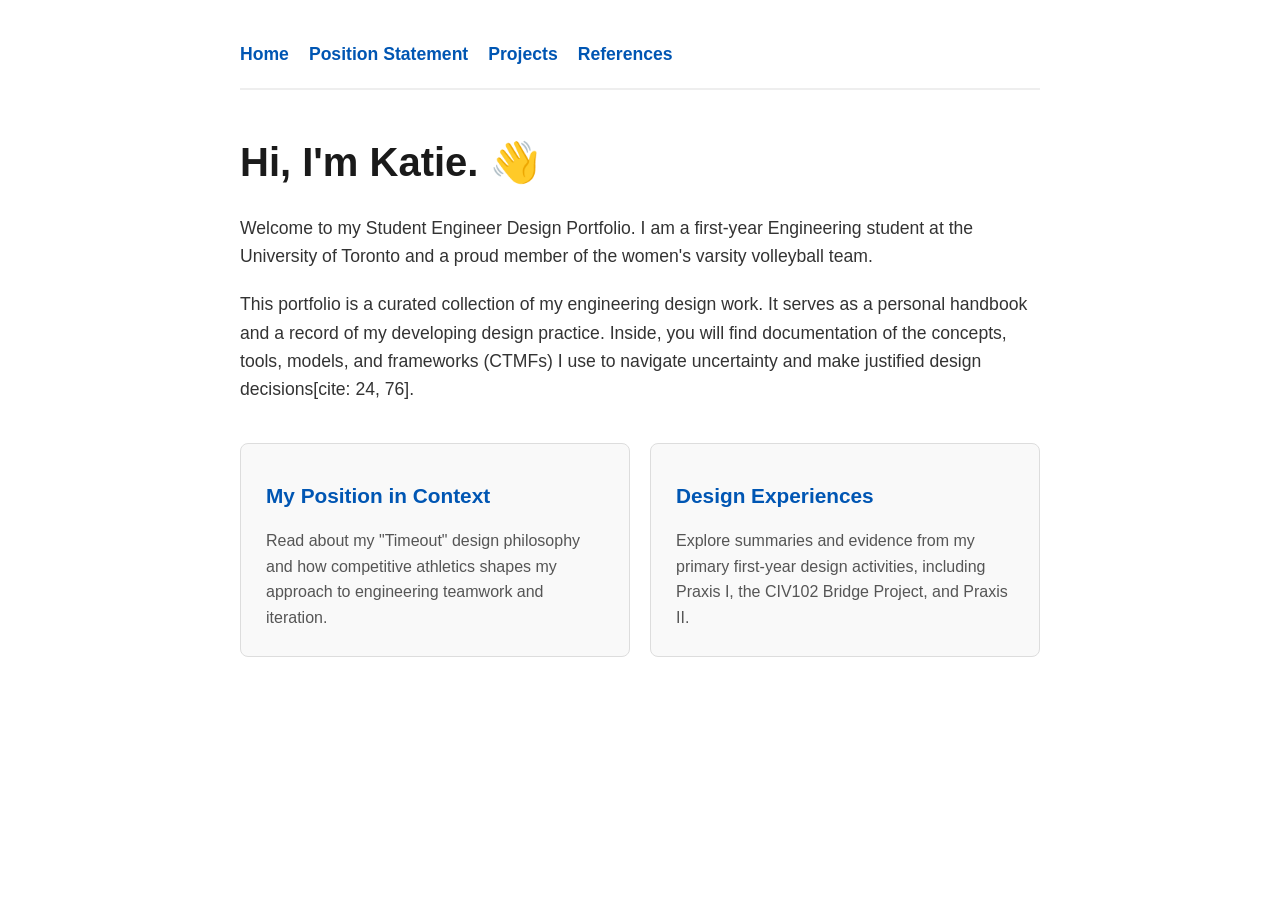
==== index.html @ 44fa8ae9 "big update" ====
<!DOCTYPE html>
<html lang="en">
<head>
    <meta charset="UTF-8">
    <meta name="viewport" content="width=device-width, initial-scale=1.0">
    <title>Katie | Student Engineer Design Portfolio</title>
    <style>
        body {
            font-family: 'Segoe UI', Tahoma, Geneva, Verdana, sans-serif;
            line-height: 1.6;
            color: #333;
            max-width: 800px;
            margin: 0 auto;
            padding: 40px 20px;
        }
        nav {
            border-bottom: 2px solid #eee;
            padding-bottom: 20px;
            margin-bottom: 40px;
            display: flex;
            gap: 20px;
        }
        nav a {
            text-decoration: none;
            color: #0056b3;
            font-weight: 600;
            font-size: 1.1rem;
        }
        nav a:hover {
            text-decoration: underline;
        }
        h1 {
            font-size: 2.5rem;
            color: #1a1a1a;
            margin-bottom: 20px;
        }
        h3 {
            font-size: 1.3rem;
            color: #0056b3;
            margin-top: 10px;
            margin-bottom: 10px;
        }
        p {
            margin-bottom: 20px;
            font-size: 1.1rem;
        }
        /* New styles for the navigation cards on the home page */
        .card-container {
            display: flex;
            flex-direction: column;
            gap: 20px;
            margin-top: 40px;
        }
        @media (min-width: 600px) {
            .card-container {
                flex-direction: row;
            }
        }
        .card {
            flex: 1;
            padding: 25px;
            border: 1px solid #ddd;
            border-radius: 8px;
            text-decoration: none;
            color: inherit;
            background-color: #f9f9f9;
            transition: transform 0.2s, box-shadow 0.2s;
        }
        .card:hover {
            transform: translateY(-5px);
            box-shadow: 0 4px 10px rgba(0,0,0,0.1);
            border-color: #0056b3;
        }
        .card p {
            font-size: 1rem;
            color: #555;
            margin-bottom: 0;
        }
    </style>
</head>
<body>

    <nav>
        <a href="index.html">Home</a>
        <a href="position.html">Position Statement</a>
        <a href="projects.html">Projects</a>
        <a href="references.html">References</a>
    </nav>

    <main>
        <h1>Hi, I'm Katie. 👋</h1>
        
        <p>Welcome to my Student Engineer Design Portfolio. I am a first-year Engineering student at the University of Toronto and a proud member of the women's varsity volleyball team.</p>
        
        <p>This portfolio is a curated collection of my engineering design work. It serves as a personal handbook and a record of my developing design practice. Inside, you will find documentation of the concepts, tools, models, and frameworks (CTMFs) I use to navigate uncertainty and make justified design decisions[cite: 24, 76].</p>

        <div class="card-container">
            <a href="position.html" class="card">
                <h3>My Position in Context</h3>
                <p>Read about my "Timeout" design philosophy and how competitive athletics shapes my approach to engineering teamwork and iteration.</p>
            </a>
            
            <a href="projects.html" class="card">
                <h3>Design Experiences</h3>
                <p>Explore summaries and evidence from my primary first-year design activities, including Praxis I, the CIV102 Bridge Project, and Praxis II.</p>
            </a>
        </div>
    </main>

</body>
</html>
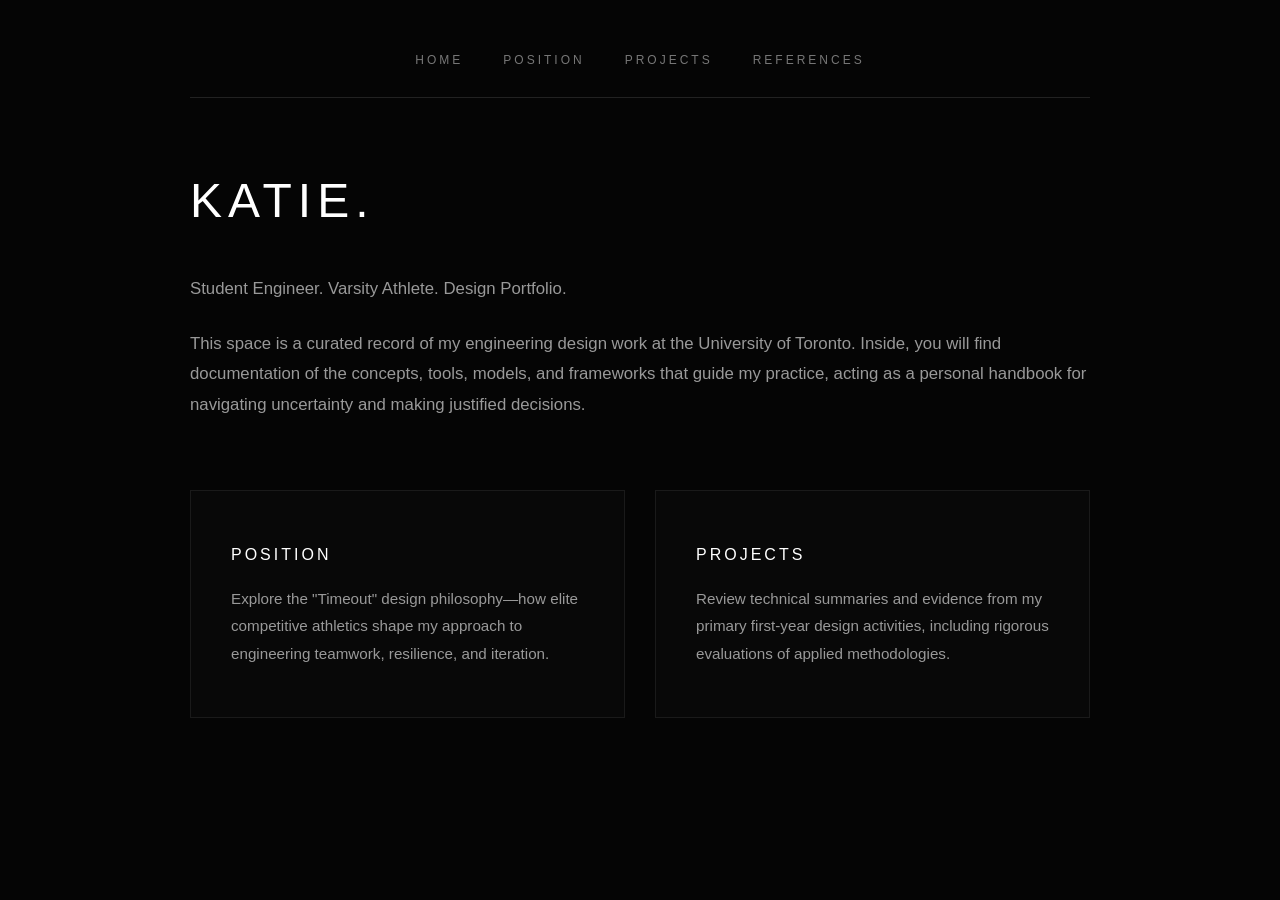
==== commit 5b79551b: "update 1" ====
--- a/index.html
+++ b/index.html
@@ -3,53 +3,79 @@
 <head>
     <meta charset="UTF-8">
     <meta name="viewport" content="width=device-width, initial-scale=1.0">
-    <title>Katie | Student Engineer Design Portfolio</title>
+    <title>Katie | Student Engineer</title>
     <style>
+        /* LUXURY CAR AESTHETIC */
         body {
-            font-family: 'Segoe UI', Tahoma, Geneva, Verdana, sans-serif;
-            line-height: 1.6;
-            color: #333;
-            max-width: 800px;
+            background-color: #050505; /* Deep, sleek black */
+            color: #d1d1d1; /* Metallic silver/grey text */
+            font-family: 'Helvetica Neue', Helvetica, Arial, sans-serif;
+            font-weight: 300;
+            line-height: 1.8;
+            max-width: 900px;
             margin: 0 auto;
-            padding: 40px 20px;
+            padding: 50px 20px;
         }
+
+        /* Minimalist, widely-spaced navigation */
         nav {
-            border-bottom: 2px solid #eee;
-            padding-bottom: 20px;
-            margin-bottom: 40px;
+            border-bottom: 1px solid #222;
+            padding-bottom: 25px;
+            margin-bottom: 60px;
             display: flex;
-            gap: 20px;
+            gap: 40px;
+            justify-content: center; /* Center the nav for a premium feel */
         }
         nav a {
             text-decoration: none;
-            color: #0056b3;
-            font-weight: 600;
-            font-size: 1.1rem;
+            color: #777;
+            text-transform: uppercase;
+            font-size: 0.75rem;
+            letter-spacing: 3px;
+            transition: color 0.4s ease;
         }
         nav a:hover {
-            text-decoration: underline;
+            color: #ffffff; /* Bright white on hover */
+        }
+
+        /* Elegant Typography */
+        h1, h2, h3 {
+            color: #ffffff;
+            font-weight: 200; /* Thin, elegant weight */
+            text-transform: uppercase;
+            letter-spacing: 4px;
+            margin-top: 50px;
         }
         h1 {
-            font-size: 2.5rem;
-            color: #1a1a1a;
-            margin-bottom: 20px;
+            font-size: 3rem;
+            margin-bottom: 30px;
+            margin-top: 0;
+            letter-spacing: 6px;
+        }
+        h2 {
+            font-size: 1.5rem;
+            border-bottom: 1px solid #222;
+            padding-bottom: 15px;
+            margin-bottom: 30px;
         }
         h3 {
-            font-size: 1.3rem;
-            color: #0056b3;
-            margin-top: 10px;
-            margin-bottom: 10px;
+            font-size: 1rem;
+            letter-spacing: 3px;
+            margin-bottom: 15px;
+            margin-top: 40px;
         }
         p {
-            margin-bottom: 20px;
-            font-size: 1.1rem;
+            font-size: 1.05rem;
+            margin-bottom: 25px;
+            color: #999;
         }
-        /* New styles for the navigation cards on the home page */
+
+        /* Sleek Cards */
         .card-container {
             display: flex;
             flex-direction: column;
-            gap: 20px;
-            margin-top: 40px;
+            gap: 30px;
+            margin-top: 70px;
         }
         @media (min-width: 600px) {
             .card-container {
@@ -58,23 +84,66 @@
         }
         .card {
             flex: 1;
-            padding: 25px;
-            border: 1px solid #ddd;
-            border-radius: 8px;
+            padding: 50px 40px;
+            border: 1px solid #1a1a1a;
             text-decoration: none;
-            color: inherit;
-            background-color: #f9f9f9;
-            transition: transform 0.2s, box-shadow 0.2s;
+            background-color: #080808;
+            transition: all 0.5s ease;
         }
         .card:hover {
+            border-color: #555; /* Subtle metallic highlight on hover */
             transform: translateY(-5px);
-            box-shadow: 0 4px 10px rgba(0,0,0,0.1);
-            border-color: #0056b3;
+            background-color: #0c0c0c;
+        }
+        .card h3 {
+            margin-top: 0;
         }
         .card p {
-            font-size: 1rem;
-            color: #555;
+            font-size: 0.95rem;
             margin-bottom: 0;
+        }
+
+        /* Shared Styles for Other Pages (Position, Projects, References) */
+        .quote-block, .annotation-box {
+            border-left: 1px solid #555;
+            padding-left: 30px;
+            margin: 50px 0;
+            font-style: italic;
+            font-weight: 300;
+            font-size: 1.15rem;
+            color: #aaa;
+        }
+        .ctmf-list {
+            list-style-type: none;
+            padding: 0;
+        }
+        .ctmf-list li {
+            border-top: 1px solid #1a1a1a;
+            padding: 40px 0;
+            margin-bottom: 0;
+            background: none;
+        }
+        .ctmf-title {
+            color: #fff;
+            font-weight: 400;
+            text-transform: uppercase;
+            letter-spacing: 2px;
+            font-size: 0.9rem;
+            display: block;
+            margin-bottom: 15px;
+        }
+        .rubric-note {
+            border: 1px solid #222;
+            padding: 25px;
+            margin: 40px 0;
+            font-size: 0.85rem;
+            color: #666;
+            text-transform: uppercase;
+            letter-spacing: 1px;
+        }
+        .reference-list li {
+            color: #888;
+            font-size: 0.95rem;
         }
     </style>
 </head>
@@ -82,27 +151,27 @@
 
     <nav>
         <a href="index.html">Home</a>
-        <a href="position.html">Position Statement</a>
+        <a href="position.html">Position</a>
         <a href="projects.html">Projects</a>
         <a href="references.html">References</a>
     </nav>
 
     <main>
-        <h1>Hi, I'm Katie. 👋</h1>
+        <h1>Katie.</h1>
         
-        <p>Welcome to my Student Engineer Design Portfolio. I am a first-year Engineering student at the University of Toronto and a proud member of the women's varsity volleyball team.</p>
+        <p>Student Engineer. Varsity Athlete. Design Portfolio.</p>
         
-        <p>This portfolio is a curated collection of my engineering design work. It serves as a personal handbook and a record of my developing design practice. Inside, you will find documentation of the concepts, tools, models, and frameworks (CTMFs) I use to navigate uncertainty and make justified design decisions[cite: 24, 76].</p>
+        <p>This space is a curated record of my engineering design work at the University of Toronto. Inside, you will find documentation of the concepts, tools, models, and frameworks that guide my practice, acting as a personal handbook for navigating uncertainty and making justified decisions.</p>
 
         <div class="card-container">
             <a href="position.html" class="card">
-                <h3>My Position in Context</h3>
-                <p>Read about my "Timeout" design philosophy and how competitive athletics shapes my approach to engineering teamwork and iteration.</p>
+                <h3>Position</h3>
+                <p>Explore the "Timeout" design philosophy—how elite competitive athletics shape my approach to engineering teamwork, resilience, and iteration.</p>
             </a>
             
             <a href="projects.html" class="card">
-                <h3>Design Experiences</h3>
-                <p>Explore summaries and evidence from my primary first-year design activities, including Praxis I, the CIV102 Bridge Project, and Praxis II.</p>
+                <h3>Projects</h3>
+                <p>Review technical summaries and evidence from my primary first-year design activities, including rigorous evaluations of applied methodologies.</p>
             </a>
         </div>
     </main>
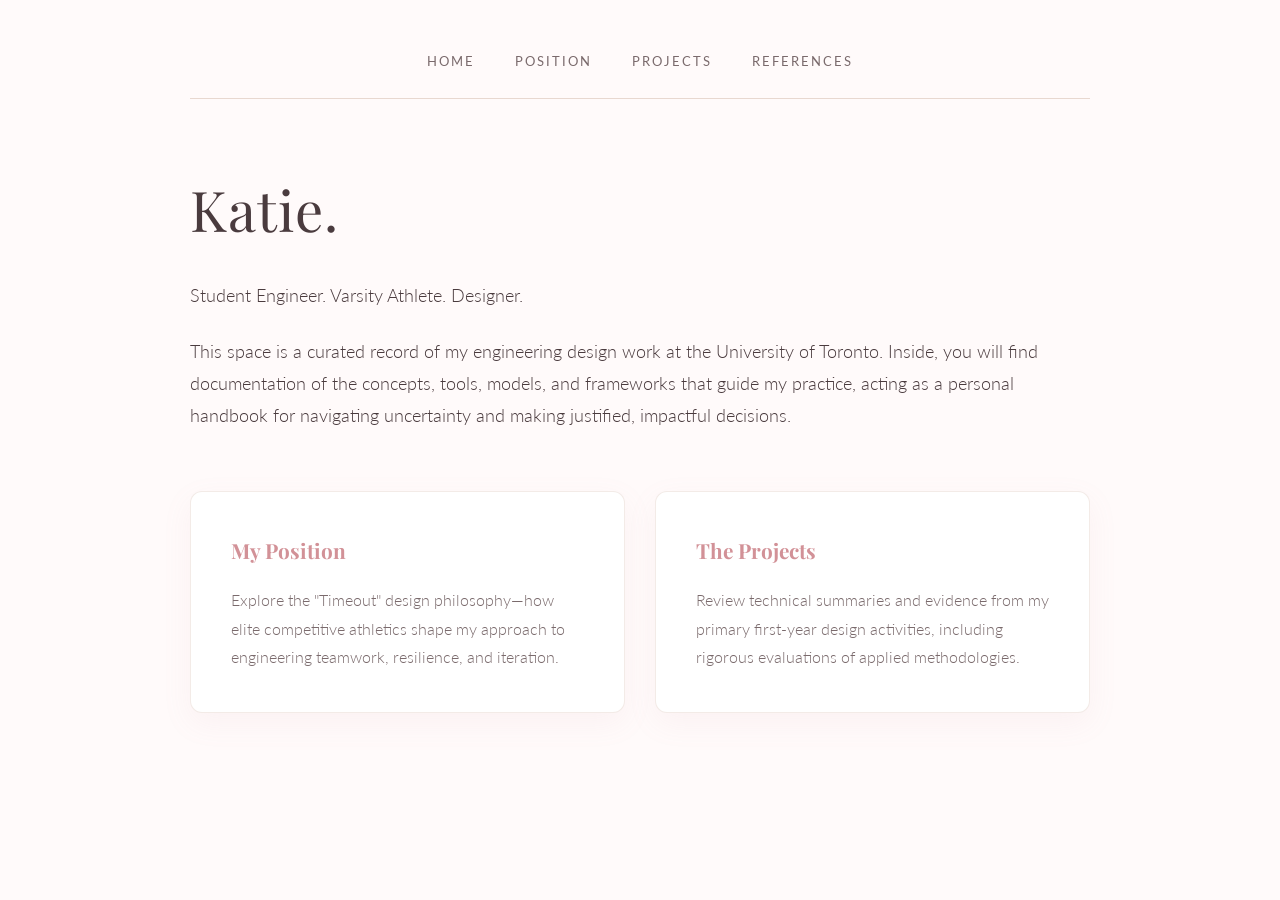
==== commit 5e34e521: "updateeee" ====
--- a/index.html
+++ b/index.html
@@ -5,11 +5,21 @@
     <meta name="viewport" content="width=device-width, initial-scale=1.0">
     <title>Katie | Student Engineer</title>
     <style>
-        /* LUXURY CAR AESTHETIC */
+        @import url('https://fonts.googleapis.com/css2?family=Playfair+Display:ital,wght@0,400;0,600;1,400&family=Lato:wght@300;400;700&display=swap');
+
+        :root {
+            --bg-color: #fffafaf7; /* Soft pearl/blush white */
+            --text-main: #4a3b3e; /* Deep espresso/plum instead of black */
+            --text-light: #7a6a6c;
+            --accent-rose: #d29197; /* Elegant dusty rose */
+            --accent-champagne: #e8d8d0; /* Soft champagne for borders */
+            --card-bg: #ffffff;
+        }
+
         body {
-            background-color: #050505; /* Deep, sleek black */
-            color: #d1d1d1; /* Metallic silver/grey text */
-            font-family: 'Helvetica Neue', Helvetica, Arial, sans-serif;
+            background-color: var(--bg-color);
+            color: var(--text-main);
+            font-family: 'Lato', sans-serif;
             font-weight: 300;
             line-height: 1.8;
             max-width: 900px;
@@ -17,65 +27,67 @@
             padding: 50px 20px;
         }
 
-        /* Minimalist, widely-spaced navigation */
+        /* Elegant Navigation */
         nav {
-            border-bottom: 1px solid #222;
+            border-bottom: 1px solid var(--accent-champagne);
             padding-bottom: 25px;
             margin-bottom: 60px;
             display: flex;
             gap: 40px;
-            justify-content: center; /* Center the nav for a premium feel */
+            justify-content: center;
         }
         nav a {
             text-decoration: none;
-            color: #777;
+            color: var(--text-light);
             text-transform: uppercase;
-            font-size: 0.75rem;
-            letter-spacing: 3px;
-            transition: color 0.4s ease;
+            font-size: 0.8rem;
+            letter-spacing: 2px;
+            font-weight: 400;
+            transition: color 0.3s ease;
         }
         nav a:hover {
-            color: #ffffff; /* Bright white on hover */
+            color: var(--accent-rose);
         }
 
-        /* Elegant Typography */
-        h1, h2, h3 {
-            color: #ffffff;
-            font-weight: 200; /* Thin, elegant weight */
-            text-transform: uppercase;
-            letter-spacing: 4px;
+        /* Luxury Typography */
+        h1, h2 {
+            font-family: 'Playfair Display', serif;
+            color: var(--text-main);
+            font-weight: 400;
+        }
+        h1 {
+            font-size: 3.5rem;
+            margin-bottom: 20px;
+            margin-top: 0;
+            letter-spacing: 1px;
+        }
+        h2 {
+            font-size: 1.8rem;
+            border-bottom: 1px solid var(--accent-champagne);
+            padding-bottom: 15px;
+            margin-bottom: 30px;
             margin-top: 50px;
         }
-        h1 {
-            font-size: 3rem;
-            margin-bottom: 30px;
-            margin-top: 0;
-            letter-spacing: 6px;
-        }
-        h2 {
-            font-size: 1.5rem;
-            border-bottom: 1px solid #222;
-            padding-bottom: 15px;
-            margin-bottom: 30px;
-        }
         h3 {
-            font-size: 1rem;
-            letter-spacing: 3px;
+            font-family: 'Playfair Display', serif;
+            font-size: 1.3rem;
+            color: var(--accent-rose);
             margin-bottom: 15px;
-            margin-top: 40px;
+            margin-top: 30px;
+            font-style: italic;
         }
         p {
-            font-size: 1.05rem;
+            font-size: 1.1rem;
             margin-bottom: 25px;
-            color: #999;
+            color: var(--text-main);
         }
 
-        /* Sleek Cards */
+        /* Soft, Chic Cards */
         .card-container {
             display: flex;
             flex-direction: column;
             gap: 30px;
-            margin-top: 70px;
+            margin-top: 60px;
         }
         @media (min-width: 600px) {
             .card-container {
@@ -84,66 +96,73 @@
         }
         .card {
             flex: 1;
-            padding: 50px 40px;
-            border: 1px solid #1a1a1a;
+            padding: 40px;
+            background-color: var(--card-bg);
+            border-radius: 12px;
             text-decoration: none;
-            background-color: #080808;
-            transition: all 0.5s ease;
+            box-shadow: 0 10px 30px rgba(210, 145, 151, 0.08); /* Soft rose shadow */
+            border: 1px solid rgba(232, 216, 208, 0.5);
+            transition: all 0.4s ease;
         }
         .card:hover {
-            border-color: #555; /* Subtle metallic highlight on hover */
-            transform: translateY(-5px);
-            background-color: #0c0c0c;
+            transform: translateY(-8px);
+            box-shadow: 0 15px 40px rgba(210, 145, 151, 0.15);
+            border-color: var(--accent-rose);
         }
         .card h3 {
             margin-top: 0;
+            font-style: normal;
         }
         .card p {
-            font-size: 0.95rem;
+            font-size: 1rem;
+            color: var(--text-light);
             margin-bottom: 0;
         }
 
-        /* Shared Styles for Other Pages (Position, Projects, References) */
-        .quote-block, .annotation-box {
-            border-left: 1px solid #555;
-            padding-left: 30px;
+        /* Shared Styles for Other Pages */
+        .quote-block {
+            background: linear-gradient(to right, rgba(210, 145, 151, 0.05), transparent);
+            border-left: 3px solid var(--accent-rose);
+            padding: 25px 30px;
             margin: 50px 0;
+            border-radius: 0 12px 12px 0;
+        }
+        .quote-block p {
+            font-family: 'Playfair Display', serif;
             font-style: italic;
-            font-weight: 300;
-            font-size: 1.15rem;
-            color: #aaa;
+            font-size: 1.3rem;
+            color: var(--accent-rose);
+            margin: 0;
+            line-height: 1.6;
+        }
+        .annotation-box {
+            background-color: rgba(232, 216, 208, 0.2);
+            border: 1px solid var(--accent-champagne);
+            border-radius: 8px;
+            padding: 20px 25px;
+            margin: 40px 0;
+            font-size: 1.05rem;
+            color: var(--text-light);
         }
         .ctmf-list {
             list-style-type: none;
             padding: 0;
+            margin-top: 30px;
         }
         .ctmf-list li {
-            border-top: 1px solid #1a1a1a;
-            padding: 40px 0;
-            margin-bottom: 0;
-            background: none;
+            background-color: var(--card-bg);
+            border: 1px solid var(--accent-champagne);
+            border-radius: 8px;
+            padding: 30px;
+            margin-bottom: 20px;
+            box-shadow: 0 4px 15px rgba(0,0,0,0.02);
         }
         .ctmf-title {
-            color: #fff;
-            font-weight: 400;
-            text-transform: uppercase;
-            letter-spacing: 2px;
-            font-size: 0.9rem;
+            font-family: 'Playfair Display', serif;
+            color: var(--accent-rose);
+            font-size: 1.2rem;
             display: block;
-            margin-bottom: 15px;
-        }
-        .rubric-note {
-            border: 1px solid #222;
-            padding: 25px;
-            margin: 40px 0;
-            font-size: 0.85rem;
-            color: #666;
-            text-transform: uppercase;
-            letter-spacing: 1px;
-        }
-        .reference-list li {
-            color: #888;
-            font-size: 0.95rem;
+            margin-bottom: 10px;
         }
     </style>
 </head>
@@ -159,18 +178,18 @@
     <main>
         <h1>Katie.</h1>
         
-        <p>Student Engineer. Varsity Athlete. Design Portfolio.</p>
+        <p>Student Engineer. Varsity Athlete. Designer.</p>
         
-        <p>This space is a curated record of my engineering design work at the University of Toronto. Inside, you will find documentation of the concepts, tools, models, and frameworks that guide my practice, acting as a personal handbook for navigating uncertainty and making justified decisions.</p>
+        <p>This space is a curated record of my engineering design work at the University of Toronto. Inside, you will find documentation of the concepts, tools, models, and frameworks that guide my practice, acting as a personal handbook for navigating uncertainty and making justified, impactful decisions.</p>
 
         <div class="card-container">
             <a href="position.html" class="card">
-                <h3>Position</h3>
+                <h3>My Position</h3>
                 <p>Explore the "Timeout" design philosophy—how elite competitive athletics shape my approach to engineering teamwork, resilience, and iteration.</p>
             </a>
             
             <a href="projects.html" class="card">
-                <h3>Projects</h3>
+                <h3>The Projects</h3>
                 <p>Review technical summaries and evidence from my primary first-year design activities, including rigorous evaluations of applied methodologies.</p>
             </a>
         </div>
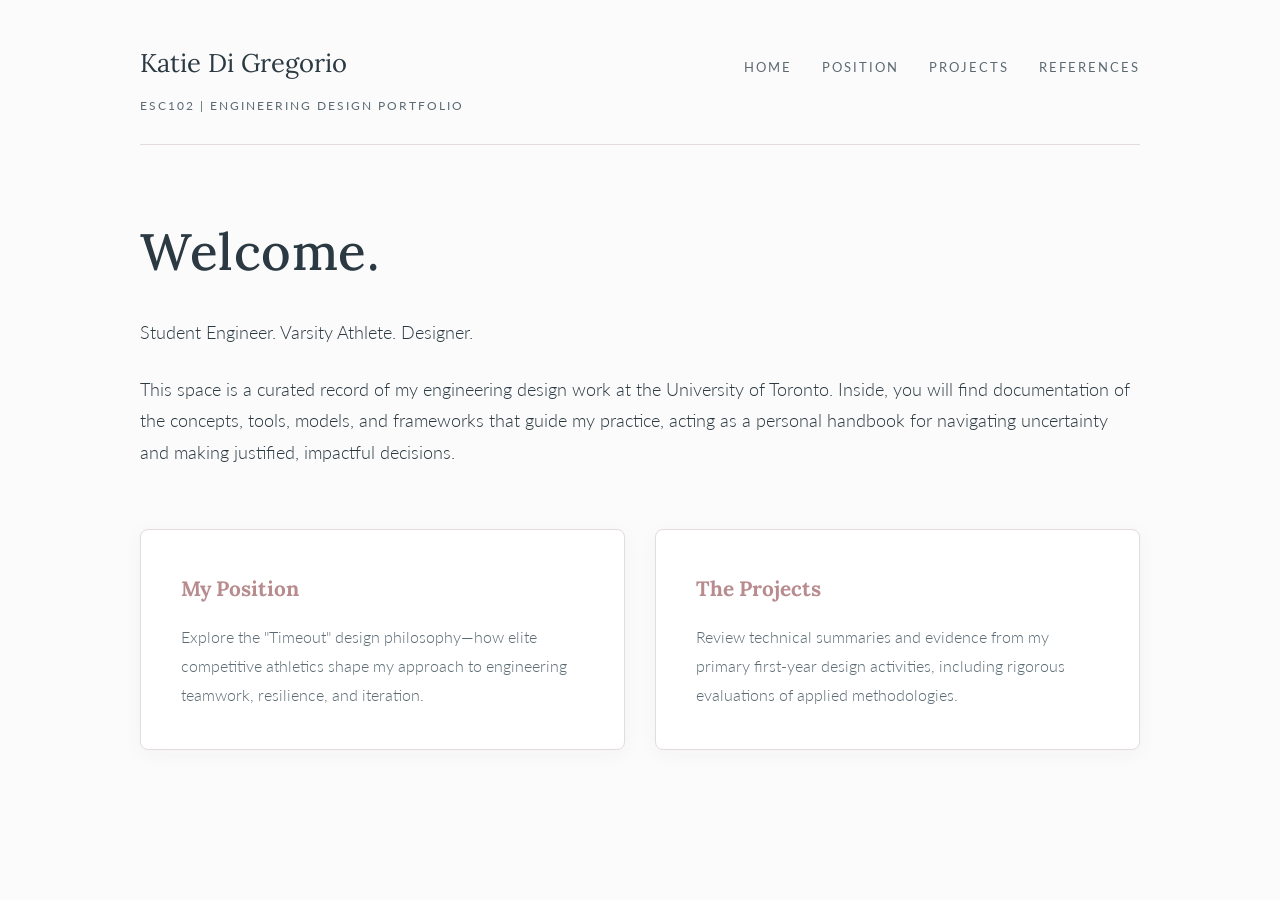
==== commit 43bd619b: "updateeeee" ====
--- a/index.html
+++ b/index.html
@@ -3,16 +3,16 @@
 <head>
     <meta charset="UTF-8">
     <meta name="viewport" content="width=device-width, initial-scale=1.0">
-    <title>Katie | Student Engineer</title>
+    <title>Katie Di Gregorio | Engineering Portfolio</title>
     <style>
-        @import url('https://fonts.googleapis.com/css2?family=Playfair+Display:ital,wght@0,400;0,600;1,400&family=Lato:wght@300;400;700&display=swap');
+        @import url('https://fonts.googleapis.com/css2?family=Lora:ital,wght@0,400;0,500;1,400&family=Lato:wght@300;400;700&display=swap');
 
         :root {
-            --bg-color: #fffafaf7; /* Soft pearl/blush white */
-            --text-main: #4a3b3e; /* Deep espresso/plum instead of black */
-            --text-light: #7a6a6c;
-            --accent-rose: #d29197; /* Elegant dusty rose */
-            --accent-champagne: #e8d8d0; /* Soft champagne for borders */
+            --bg-color: #fcfbfb; /* Clean, soft pearl */
+            --text-main: #2b3a42; /* Deep slate/charcoal - academic and strong */
+            --text-light: #5c6b73; /* Muted slate for secondary text */
+            --accent-rose: #b88b8e; /* Sophisticated dusty rose */
+            --accent-line: #e3dcdb; /* Soft academic divider */
             --card-bg: #ffffff;
         }
 
@@ -22,19 +22,58 @@
             font-family: 'Lato', sans-serif;
             font-weight: 300;
             line-height: 1.8;
-            max-width: 900px;
+            max-width: 1000px;
             margin: 0 auto;
-            padding: 50px 20px;
-        }
-
-        /* Elegant Navigation */
-        nav {
-            border-bottom: 1px solid var(--accent-champagne);
+            padding: 40px 20px;
+        }
+
+        /* Academic Header Layout */
+        header {
+            display: flex;
+            flex-direction: column;
+            align-items: center;
+            border-bottom: 1px solid var(--accent-line);
             padding-bottom: 25px;
             margin-bottom: 60px;
+            gap: 20px;
+        }
+        @media (min-width: 768px) {
+            header {
+                flex-direction: row;
+                justify-content: space-between;
+                align-items: baseline;
+            }
+        }
+        
+        .site-branding {
+            text-align: center;
+        }
+        @media (min-width: 768px) {
+            .site-branding {
+                text-align: left;
+            }
+        }
+        .brand-name {
+            font-family: 'Lora', serif;
+            font-size: 1.6rem;
+            color: var(--text-main);
+            display: block;
+            margin-bottom: 4px;
+        }
+        .brand-subtitle {
+            font-size: 0.75rem;
+            text-transform: uppercase;
+            letter-spacing: 2px;
+            color: var(--text-light);
+            font-weight: 400;
+        }
+
+        /* Navigation */
+        nav {
             display: flex;
-            gap: 40px;
+            gap: 30px;
             justify-content: center;
+            flex-wrap: wrap;
         }
         nav a {
             text-decoration: none;
@@ -49,27 +88,27 @@
             color: var(--accent-rose);
         }
 
-        /* Luxury Typography */
+        /* Academic Typography */
         h1, h2 {
-            font-family: 'Playfair Display', serif;
-            color: var(--text-main);
-            font-weight: 400;
+            font-family: 'Lora', serif;
+            color: var(--text-main);
+            font-weight: 500;
         }
         h1 {
-            font-size: 3.5rem;
+            font-size: 3.2rem;
             margin-bottom: 20px;
             margin-top: 0;
-            letter-spacing: 1px;
+            letter-spacing: 0.5px;
         }
         h2 {
             font-size: 1.8rem;
-            border-bottom: 1px solid var(--accent-champagne);
+            border-bottom: 1px solid var(--accent-line);
             padding-bottom: 15px;
             margin-bottom: 30px;
             margin-top: 50px;
         }
         h3 {
-            font-family: 'Playfair Display', serif;
+            font-family: 'Lora', serif;
             font-size: 1.3rem;
             color: var(--accent-rose);
             margin-bottom: 15px;
@@ -82,7 +121,7 @@
             color: var(--text-main);
         }
 
-        /* Soft, Chic Cards */
+        /* Chic Cards */
         .card-container {
             display: flex;
             flex-direction: column;
@@ -98,15 +137,15 @@
             flex: 1;
             padding: 40px;
             background-color: var(--card-bg);
-            border-radius: 12px;
+            border-radius: 8px; /* Slightly sharper corners for academic feel */
             text-decoration: none;
-            box-shadow: 0 10px 30px rgba(210, 145, 151, 0.08); /* Soft rose shadow */
-            border: 1px solid rgba(232, 216, 208, 0.5);
+            box-shadow: 0 4px 20px rgba(43, 58, 66, 0.04); 
+            border: 1px solid var(--accent-line);
             transition: all 0.4s ease;
         }
         .card:hover {
-            transform: translateY(-8px);
-            box-shadow: 0 15px 40px rgba(210, 145, 151, 0.15);
+            transform: translateY(-5px);
+            box-shadow: 0 10px 30px rgba(184, 139, 142, 0.15);
             border-color: var(--accent-rose);
         }
         .card h3 {
@@ -121,24 +160,24 @@
 
         /* Shared Styles for Other Pages */
         .quote-block {
-            background: linear-gradient(to right, rgba(210, 145, 151, 0.05), transparent);
+            background-color: #ffffff;
             border-left: 3px solid var(--accent-rose);
             padding: 25px 30px;
             margin: 50px 0;
-            border-radius: 0 12px 12px 0;
+            box-shadow: 0 2px 10px rgba(0,0,0,0.02);
         }
         .quote-block p {
-            font-family: 'Playfair Display', serif;
+            font-family: 'Lora', serif;
             font-style: italic;
-            font-size: 1.3rem;
-            color: var(--accent-rose);
+            font-size: 1.25rem;
+            color: var(--text-main);
             margin: 0;
             line-height: 1.6;
         }
         .annotation-box {
-            background-color: rgba(232, 216, 208, 0.2);
-            border: 1px solid var(--accent-champagne);
-            border-radius: 8px;
+            background-color: rgba(184, 139, 142, 0.05);
+            border: 1px solid var(--accent-line);
+            border-radius: 4px;
             padding: 20px 25px;
             margin: 40px 0;
             font-size: 1.05rem;
@@ -151,32 +190,39 @@
         }
         .ctmf-list li {
             background-color: var(--card-bg);
-            border: 1px solid var(--accent-champagne);
-            border-radius: 8px;
+            border: 1px solid var(--accent-line);
+            border-radius: 4px;
             padding: 30px;
             margin-bottom: 20px;
-            box-shadow: 0 4px 15px rgba(0,0,0,0.02);
+            box-shadow: 0 2px 10px rgba(0,0,0,0.02);
         }
         .ctmf-title {
-            font-family: 'Playfair Display', serif;
+            font-family: 'Lora', serif;
             color: var(--accent-rose);
             font-size: 1.2rem;
             display: block;
             margin-bottom: 10px;
+            font-weight: 500;
         }
     </style>
 </head>
 <body>
 
-    <nav>
-        <a href="index.html">Home</a>
-        <a href="position.html">Position</a>
-        <a href="projects.html">Projects</a>
-        <a href="references.html">References</a>
-    </nav>
+    <header>
+        <div class="site-branding">
+            <span class="brand-name">Katie Di Gregorio</span>
+            <span class="brand-subtitle">ESC102 | Engineering Design Portfolio</span>
+        </div>
+        <nav>
+            <a href="index.html">Home</a>
+            <a href="position.html">Position</a>
+            <a href="projects.html">Projects</a>
+            <a href="references.html">References</a>
+        </nav>
+    </header>
 
     <main>
-        <h1>Katie.</h1>
+        <h1>Welcome.</h1>
         
         <p>Student Engineer. Varsity Athlete. Designer.</p>
         
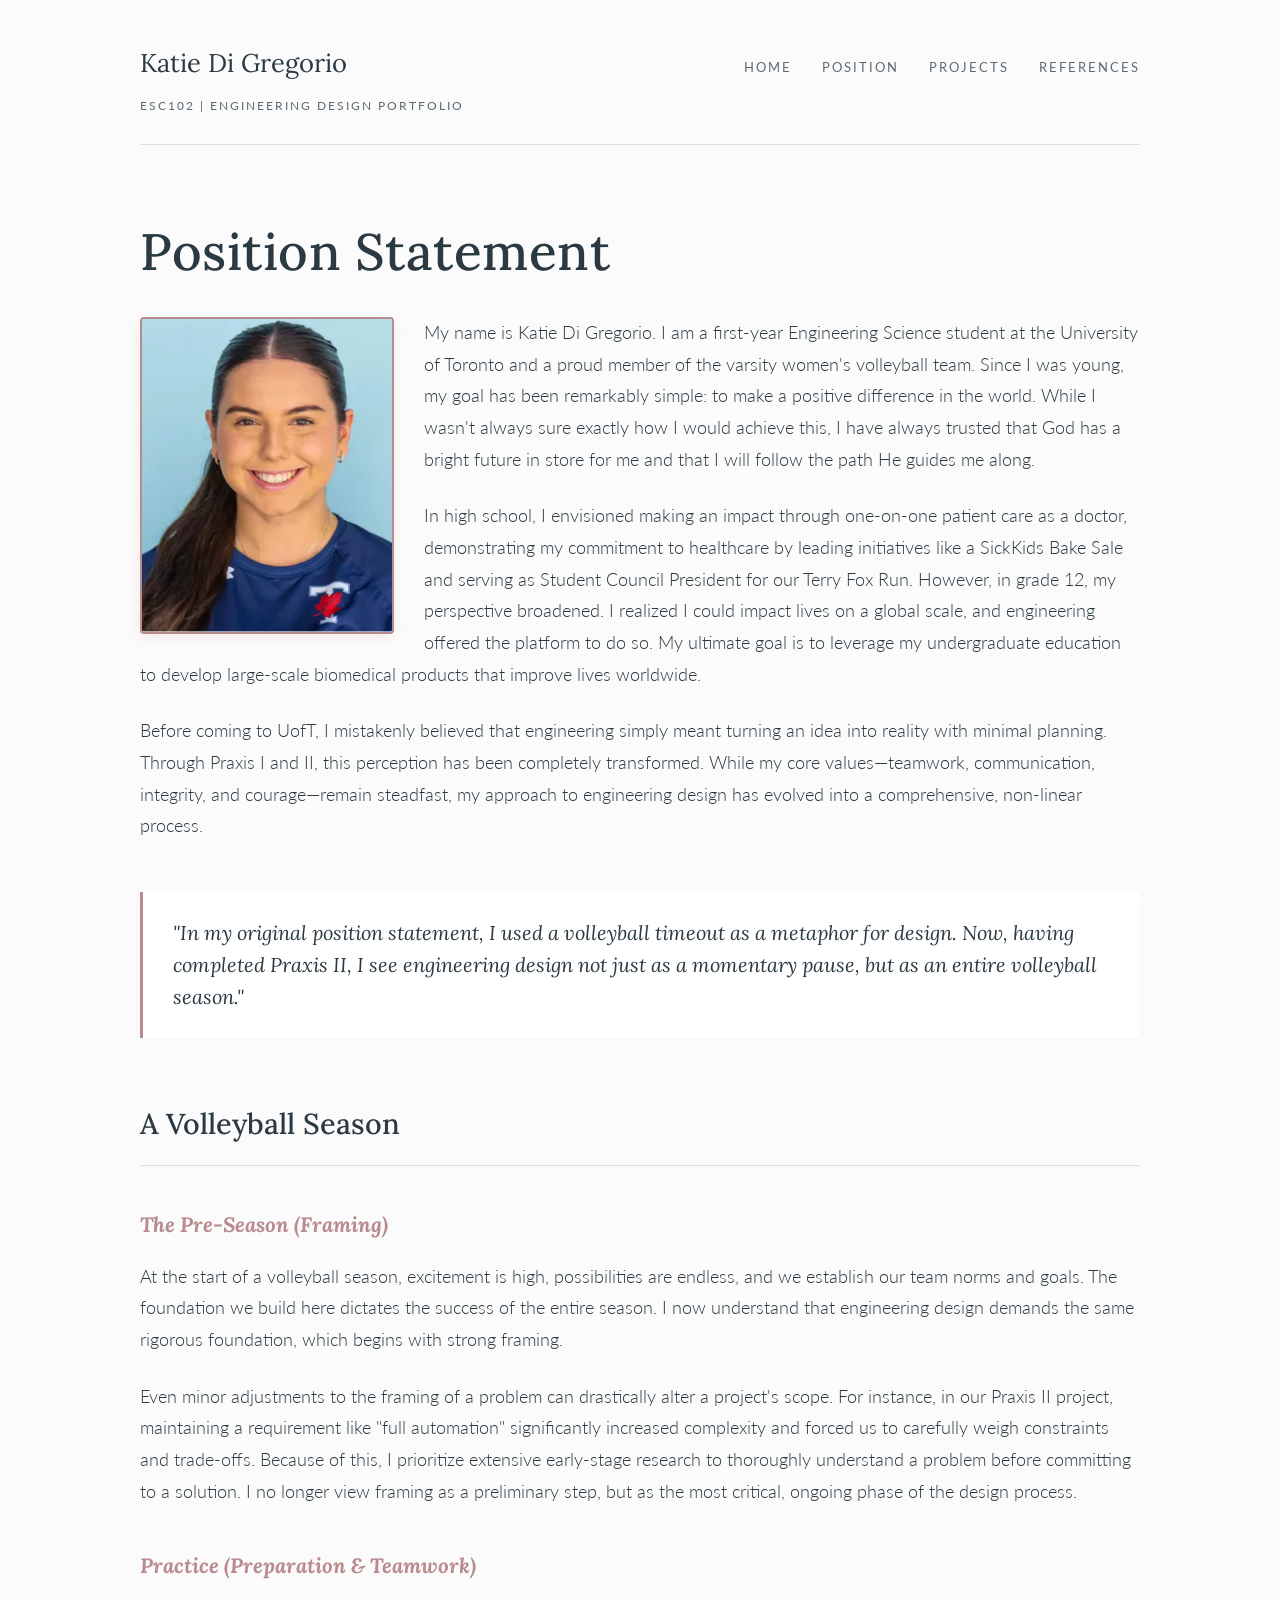
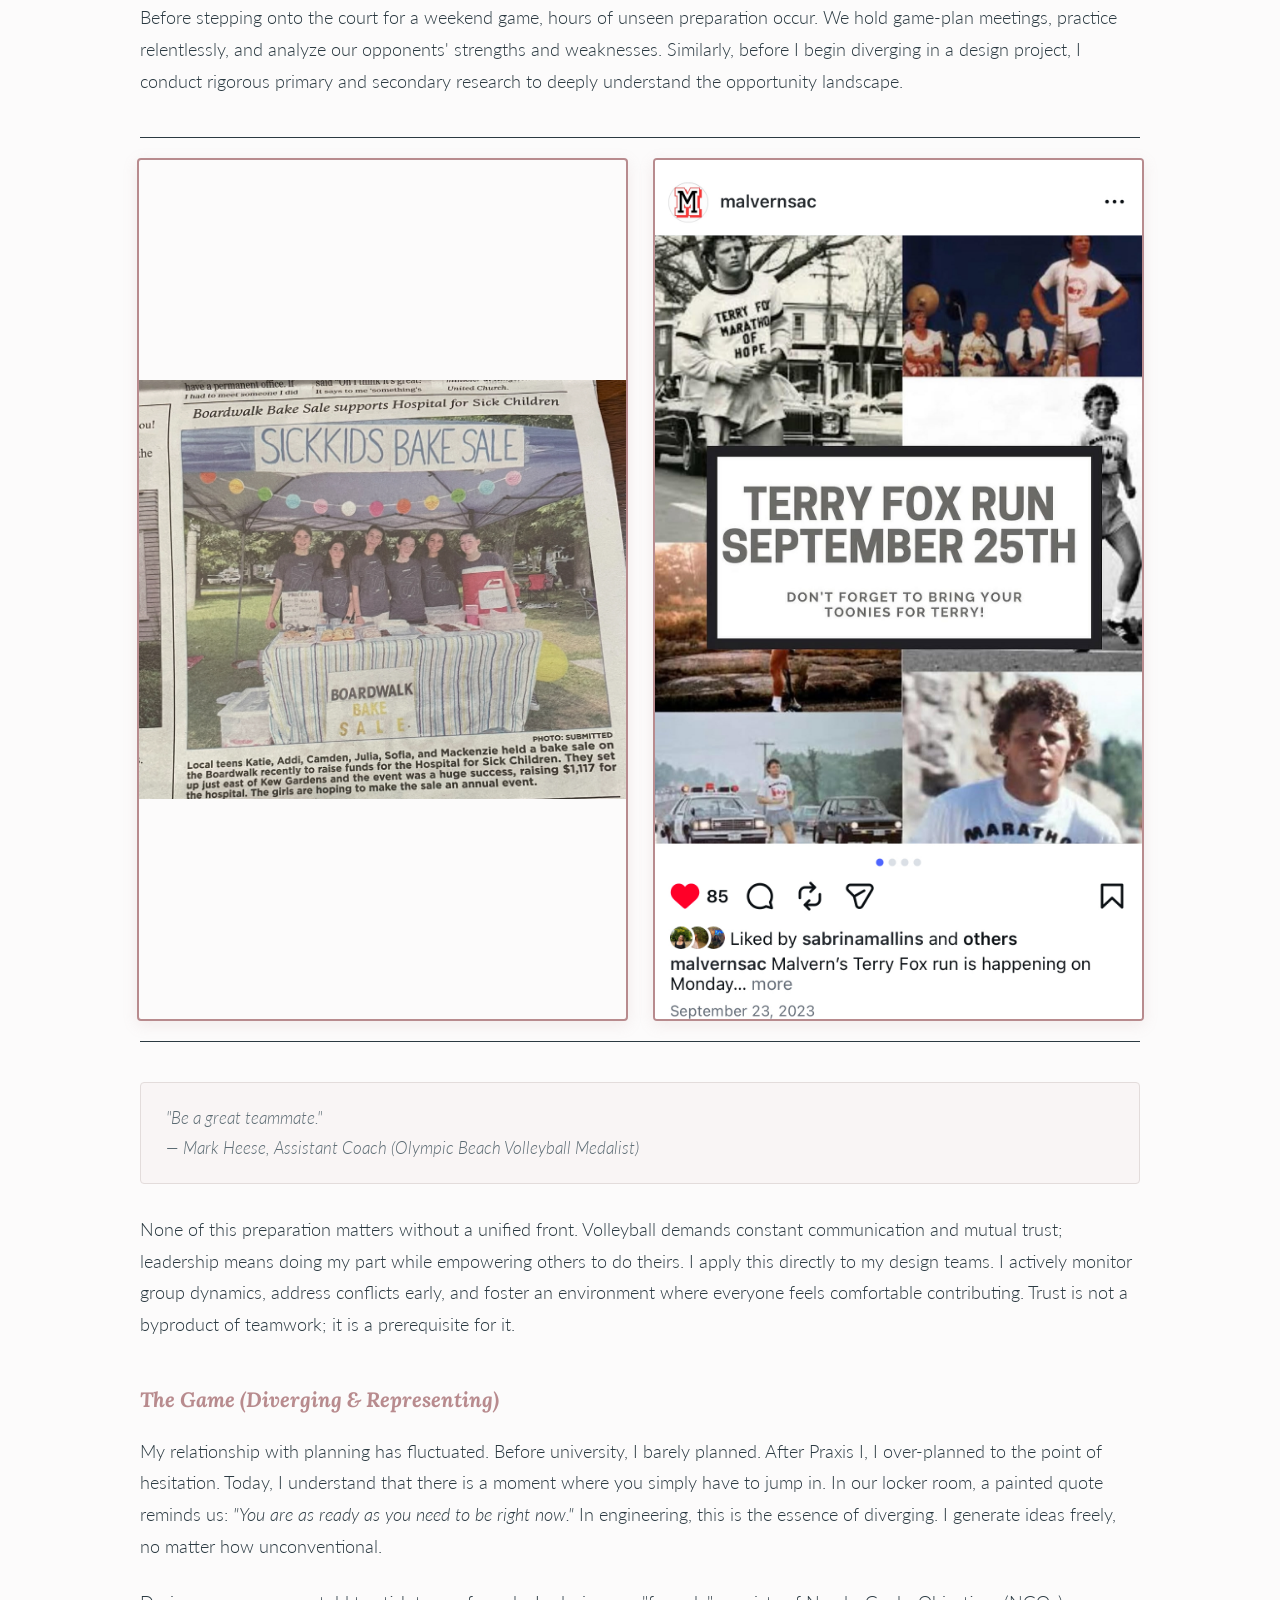
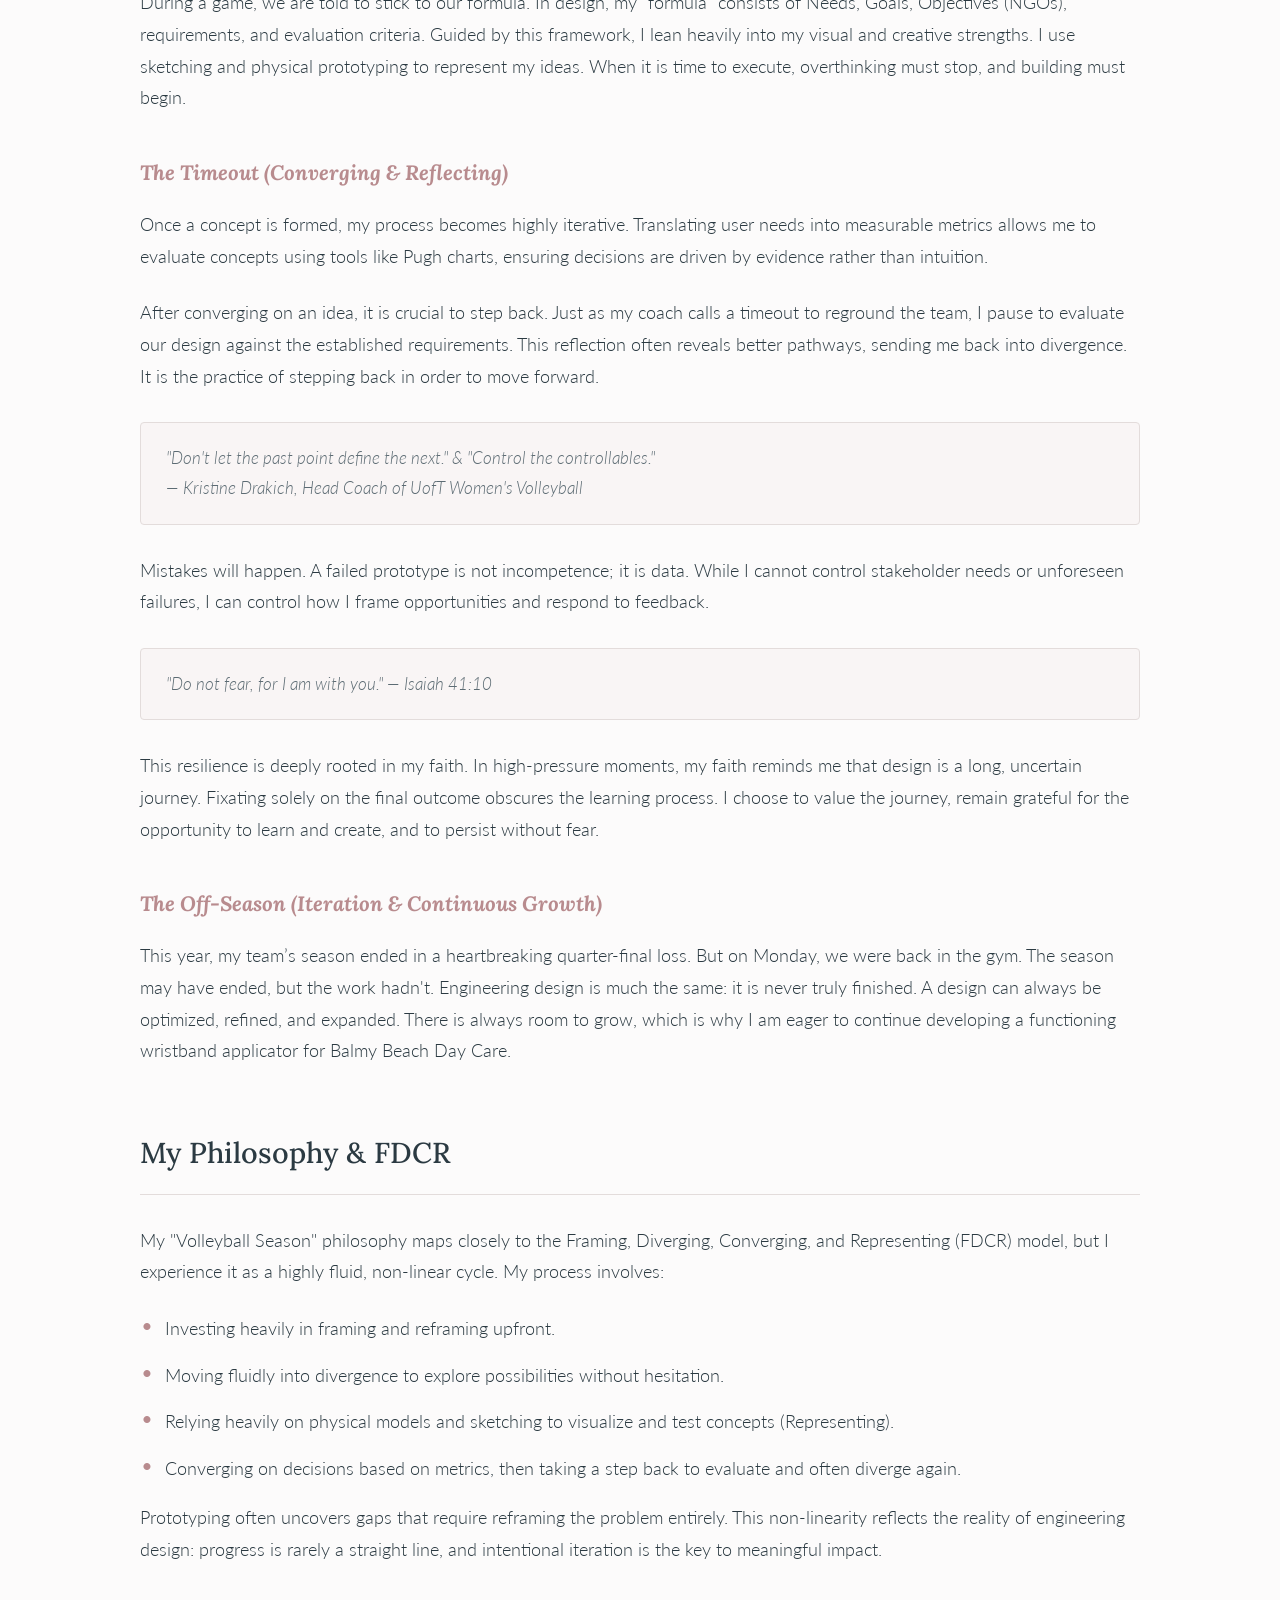
==== commit 3642f479: "update" ====
--- a/index.html
+++ b/index.html
@@ -3,16 +3,19 @@
 <head>
     <meta charset="UTF-8">
     <meta name="viewport" content="width=device-width, initial-scale=1.0">
-    <title>Katie Di Gregorio | Engineering Portfolio</title>
+    <title>Katie Di Gregorio | Position Statement</title>
     <style>
+        /* LUXURY ACADEMIC AESTHETIC - Slate & Rose */
         @import url('https://fonts.googleapis.com/css2?family=Lora:ital,wght@0,400;0,500;1,400&family=Lato:wght@300;400;700&display=swap');
 
         :root {
             --bg-color: #fcfbfb; /* Clean, soft pearl */
-            --text-main: #2b3a42; /* Deep slate/charcoal - academic and strong */
+            --text-main: #2b3a42; /* Deep slate/charcoal - authoritative */
             --text-light: #5c6b73; /* Muted slate for secondary text */
             --accent-rose: #b88b8e; /* Sophisticated dusty rose */
             --accent-line: #e3dcdb; /* Soft academic divider */
+            --charcoal-gap: #2b3a42; /* Deep charcoal for gaps & borders */
+            --shadow-rose: rgba(184, 139, 142, 0.15); /* Soft rose shadow for photos */
             --card-bg: #ffffff;
         }
 
@@ -105,14 +108,14 @@
             border-bottom: 1px solid var(--accent-line);
             padding-bottom: 15px;
             margin-bottom: 30px;
-            margin-top: 50px;
+            margin-top: 60px;
         }
         h3 {
             font-family: 'Lora', serif;
             font-size: 1.3rem;
             color: var(--accent-rose);
             margin-bottom: 15px;
-            margin-top: 30px;
+            margin-top: 40px;
             font-style: italic;
         }
         p {
@@ -121,44 +124,7 @@
             color: var(--text-main);
         }
 
-        /* Chic Cards */
-        .card-container {
-            display: flex;
-            flex-direction: column;
-            gap: 30px;
-            margin-top: 60px;
-        }
-        @media (min-width: 600px) {
-            .card-container {
-                flex-direction: row;
-            }
-        }
-        .card {
-            flex: 1;
-            padding: 40px;
-            background-color: var(--card-bg);
-            border-radius: 8px; /* Slightly sharper corners for academic feel */
-            text-decoration: none;
-            box-shadow: 0 4px 20px rgba(43, 58, 66, 0.04); 
-            border: 1px solid var(--accent-line);
-            transition: all 0.4s ease;
-        }
-        .card:hover {
-            transform: translateY(-5px);
-            box-shadow: 0 10px 30px rgba(184, 139, 142, 0.15);
-            border-color: var(--accent-rose);
-        }
-        .card h3 {
-            margin-top: 0;
-            font-style: normal;
-        }
-        .card p {
-            font-size: 1rem;
-            color: var(--text-light);
-            margin-bottom: 0;
-        }
-
-        /* Shared Styles for Other Pages */
+        /* Shared Styles for Content */
         .quote-block {
             background-color: #ffffff;
             border-left: 3px solid var(--accent-rose);
@@ -179,30 +145,79 @@
             border: 1px solid var(--accent-line);
             border-radius: 4px;
             padding: 20px 25px;
-            margin: 40px 0;
+            margin: 30px 0;
             font-size: 1.05rem;
             color: var(--text-light);
-        }
-        .ctmf-list {
+            font-style: italic;
+        }
+        .highlight-list {
             list-style-type: none;
             padding: 0;
-            margin-top: 30px;
-        }
-        .ctmf-list li {
-            background-color: var(--card-bg);
-            border: 1px solid var(--accent-line);
+            margin-top: 25px;
+        }
+        .highlight-list li {
+            position: relative;
+            padding-left: 25px;
+            margin-bottom: 15px;
+            font-size: 1.1rem;
+        }
+        .highlight-list li::before {
+            content: "•";
+            color: var(--accent-rose);
+            position: absolute;
+            left: 0;
+            font-size: 1.5rem;
+            line-height: 1;
+        }
+
+        /* Image Styling - Updated academic look with rose shadows & charcoal borders */
+        /* Specific ID for the headshot portrait */
+        #katie-headshot {
+            max-width: 250px;
+            float: left; /* Make it a portrait style image in the intro */
+            margin-right: 30px;
+            margin-bottom: 15px;
+            border: 2px solid var(--accent-rose);
+            box-shadow: 0 4px 15px var(--shadow-rose);
+            border-radius: 4px; /* Subtle academic corners */
+        }
+
+        /* Styling for the container holding the side-by-side event photos */
+        #experience-photos-container {
+            display: flex;
+            gap: 25px; /* Use deep charcoal for gaps & borders if needed */
+            justify-content: center;
+            margin: 40px 0;
+            clear: both; /* Ensure these photos start fresh after floated content */
+            border-top: 1px solid var(--charcoal-gap);
+            border-bottom: 1px solid var(--charcoal-gap);
+            padding: 20px 0;
+        }
+        /* Specific IDs for the bake sale and terry fox photos */
+        #bakesale-image, #terryfox-image {
+            flex: 1; /* Allow images to share container space */
+            max-width: calc(50% - 13px); /* Ensure max 50% width on wider screens, considering gap */
+            height: auto;
+            border: 2px solid var(--accent-rose);
+            box-shadow: 0 4px 15px var(--shadow-rose);
             border-radius: 4px;
-            padding: 30px;
-            margin-bottom: 20px;
-            box-shadow: 0 2px 10px rgba(0,0,0,0.02);
-        }
-        .ctmf-title {
-            font-family: 'Lora', serif;
-            color: var(--accent-rose);
-            font-size: 1.2rem;
-            display: block;
-            margin-bottom: 10px;
-            font-weight: 500;
+            object-fit: contain; /* Ensure full image is visible, potentially adding slate gaps on sides if needed */
+        }
+        @media (max-width: 600px) {
+            #katie-headshot {
+                float: none;
+                margin: 0 auto 15px auto;
+                display: block;
+            }
+            #experience-photos-container {
+                flex-direction: column;
+                align-items: center;
+                gap: 15px;
+            }
+            #bakesale-image, #terryfox-image {
+                max-width: 100%;
+                width: 100%; /* Fully stack on smaller screens */
+            }
         }
     </style>
 </head>
@@ -222,23 +237,77 @@
     </header>
 
     <main>
-        <h1>Welcome.</h1>
-        
-        <p>Student Engineer. Varsity Athlete. Designer.</p>
-        
-        <p>This space is a curated record of my engineering design work at the University of Toronto. Inside, you will find documentation of the concepts, tools, models, and frameworks that guide my practice, acting as a personal handbook for navigating uncertainty and making justified, impactful decisions.</p>
-
-        <div class="card-container">
-            <a href="position.html" class="card">
-                <h3>My Position</h3>
-                <p>Explore the "Timeout" design philosophy—how elite competitive athletics shape my approach to engineering teamwork, resilience, and iteration.</p>
-            </a>
-            
-            <a href="projects.html" class="card">
-                <h3>The Projects</h3>
-                <p>Review technical summaries and evidence from my primary first-year design activities, including rigorous evaluations of applied methodologies.</p>
-            </a>
-        </div>
+        <h1>Position Statement</h1>
+
+        <section>
+            <img src="headshot.jpg" alt="Portrait of Katie Di Gregorio" id="katie-headshot">
+            
+            <p>My name is Katie Di Gregorio. I am a first-year Engineering Science student at the University of Toronto and a proud member of the varsity women's volleyball team. Since I was young, my goal has been remarkably simple: to make a positive difference in the world. While I wasn't always sure exactly how I would achieve this, I have always trusted that God has a bright future in store for me and that I will follow the path He guides me along.</p>
+            
+            <p>In high school, I envisioned making an impact through one-on-one patient care as a doctor, demonstrating my commitment to healthcare by leading initiatives like a SickKids Bake Sale and serving as Student Council President for our Terry Fox Run. However, in grade 12, my perspective broadened. I realized I could impact lives on a global scale, and engineering offered the platform to do so. My ultimate goal is to leverage my undergraduate education to develop large-scale biomedical products that improve lives worldwide.</p>
+
+            <p>Before coming to UofT, I mistakenly believed that engineering simply meant turning an idea into reality with minimal planning. Through Praxis I and II, this perception has been completely transformed. While my core values—teamwork, communication, integrity, and courage—remain steadfast, my approach to engineering design has evolved into a comprehensive, non-linear process.</p>
+
+            <div class="quote-block">
+                <p>"In my original position statement, I used a volleyball timeout as a metaphor for design. Now, having completed Praxis II, I see engineering design not just as a momentary pause, but as an entire volleyball season."</p>
+            </div>
+        </section>
+
+        <section>
+            <h2>A Volleyball Season</h2>
+
+            <h3>The Pre-Season (Framing)</h3>
+            <p>At the start of a volleyball season, excitement is high, possibilities are endless, and we establish our team norms and goals. The foundation we build here dictates the success of the entire season. I now understand that engineering design demands the same rigorous foundation, which begins with strong framing.</p>
+            <p>Even minor adjustments to the framing of a problem can drastically alter a project's scope. For instance, in our Praxis II project, maintaining a requirement like "full automation" significantly increased complexity and forced us to carefully weigh constraints and trade-offs. Because of this, I prioritize extensive early-stage research to thoroughly understand a problem before committing to a solution. I no longer view framing as a preliminary step, but as the most critical, ongoing phase of the design process.</p>
+
+            <h3>Practice (Preparation & Teamwork)</h3>
+            <p>Before stepping onto the court for a weekend game, hours of unseen preparation occur. We hold game-plan meetings, practice relentlessly, and analyze our opponents' strengths and weaknesses. Similarly, before I begin diverging in a design project, I conduct rigorous primary and secondary research to deeply understand the opportunity landscape.</p>
+            
+            <div id="experience-photos-container">
+                <img src="bakesale.jpg" alt="Beaches Metro news article about SickKids BakeSale" id="bakesale-image">
+                <img src="terryfox.jpg" alt="Instagram post screenshot of Terry Fox Run" id="terryfox-image">
+            </div>
+            
+            <div class="annotation-box">
+                "Be a great teammate." <br>— Mark Heese, Assistant Coach (Olympic Beach Volleyball Medalist)
+            </div>
+            
+            <p>None of this preparation matters without a unified front. Volleyball demands constant communication and mutual trust; leadership means doing my part while empowering others to do theirs. I apply this directly to my design teams. I actively monitor group dynamics, address conflicts early, and foster an environment where everyone feels comfortable contributing. Trust is not a byproduct of teamwork; it is a prerequisite for it.</p>
+
+            <h3>The Game (Diverging & Representing)</h3>
+            <p>My relationship with planning has fluctuated. Before university, I barely planned. After Praxis I, I over-planned to the point of hesitation. Today, I understand that there is a moment where you simply have to jump in. In our locker room, a painted quote reminds us: <em>"You are as ready as you need to be right now."</em> In engineering, this is the essence of diverging. I generate ideas freely, no matter how unconventional.</p>
+            <p>During a game, we are told to stick to our formula. In design, my "formula" consists of Needs, Goals, Objectives (NGOs), requirements, and evaluation criteria. Guided by this framework, I lean heavily into my visual and creative strengths. I use sketching and physical prototyping to represent my ideas. When it is time to execute, overthinking must stop, and building must begin.</p>
+
+            <h3>The Timeout (Converging & Reflecting)</h3>
+            <p>Once a concept is formed, my process becomes highly iterative. Translating user needs into measurable metrics allows me to evaluate concepts using tools like Pugh charts, ensuring decisions are driven by evidence rather than intuition.</p>
+            <p>After converging on an idea, it is crucial to step back. Just as my coach calls a timeout to reground the team, I pause to evaluate our design against the established requirements. This reflection often reveals better pathways, sending me back into divergence. It is the practice of stepping back in order to move forward.</p>
+
+            <div class="annotation-box">
+                "Don't let the past point define the next." & "Control the controllables." <br>— Kristine Drakich, Head Coach of UofT Women's Volleyball
+            </div>
+
+            <p>Mistakes will happen. A failed prototype is not incompetence; it is data. While I cannot control stakeholder needs or unforeseen failures, I can control how I frame opportunities and respond to feedback.</p>
+
+            <div class="annotation-box">
+                "Do not fear, for I am with you." — Isaiah 41:10
+            </div>
+            <p>This resilience is deeply rooted in my faith. In high-pressure moments, my faith reminds me that design is a long, uncertain journey. Fixating solely on the final outcome obscures the learning process. I choose to value the journey, remain grateful for the opportunity to learn and create, and to persist without fear.</p>
+
+            <h3>The Off-Season (Iteration & Continuous Growth)</h3>
+            <p>This year, my team’s season ended in a heartbreaking quarter-final loss. But on Monday, we were back in the gym. The season may have ended, but the work hadn't. Engineering design is much the same: it is never truly finished. A design can always be optimized, refined, and expanded. There is always room to grow, which is why I am eager to continue developing a functioning wristband applicator for Balmy Beach Day Care.</p>
+        </section>
+
+        <section>
+            <h2>My Philosophy & FDCR</h2>
+            <p>My "Volleyball Season" philosophy maps closely to the Framing, Diverging, Converging, and Representing (FDCR) model, but I experience it as a highly fluid, non-linear cycle. My process involves:</p>
+            <ul class="highlight-list">
+                <li>Investing heavily in framing and reframing upfront.</li>
+                <li>Moving fluidly into divergence to explore possibilities without hesitation.</li>
+                <li>Relying heavily on physical models and sketching to visualize and test concepts (Representing).</li>
+                <li>Converging on decisions based on metrics, then taking a step back to evaluate and often diverge again.</li>
+            </ul>
+            <p>Prototyping often uncovers gaps that require reframing the problem entirely. This non-linearity reflects the reality of engineering design: progress is rarely a straight line, and intentional iteration is the key to meaningful impact.</p>
+        </section>
     </main>
 
 </body>
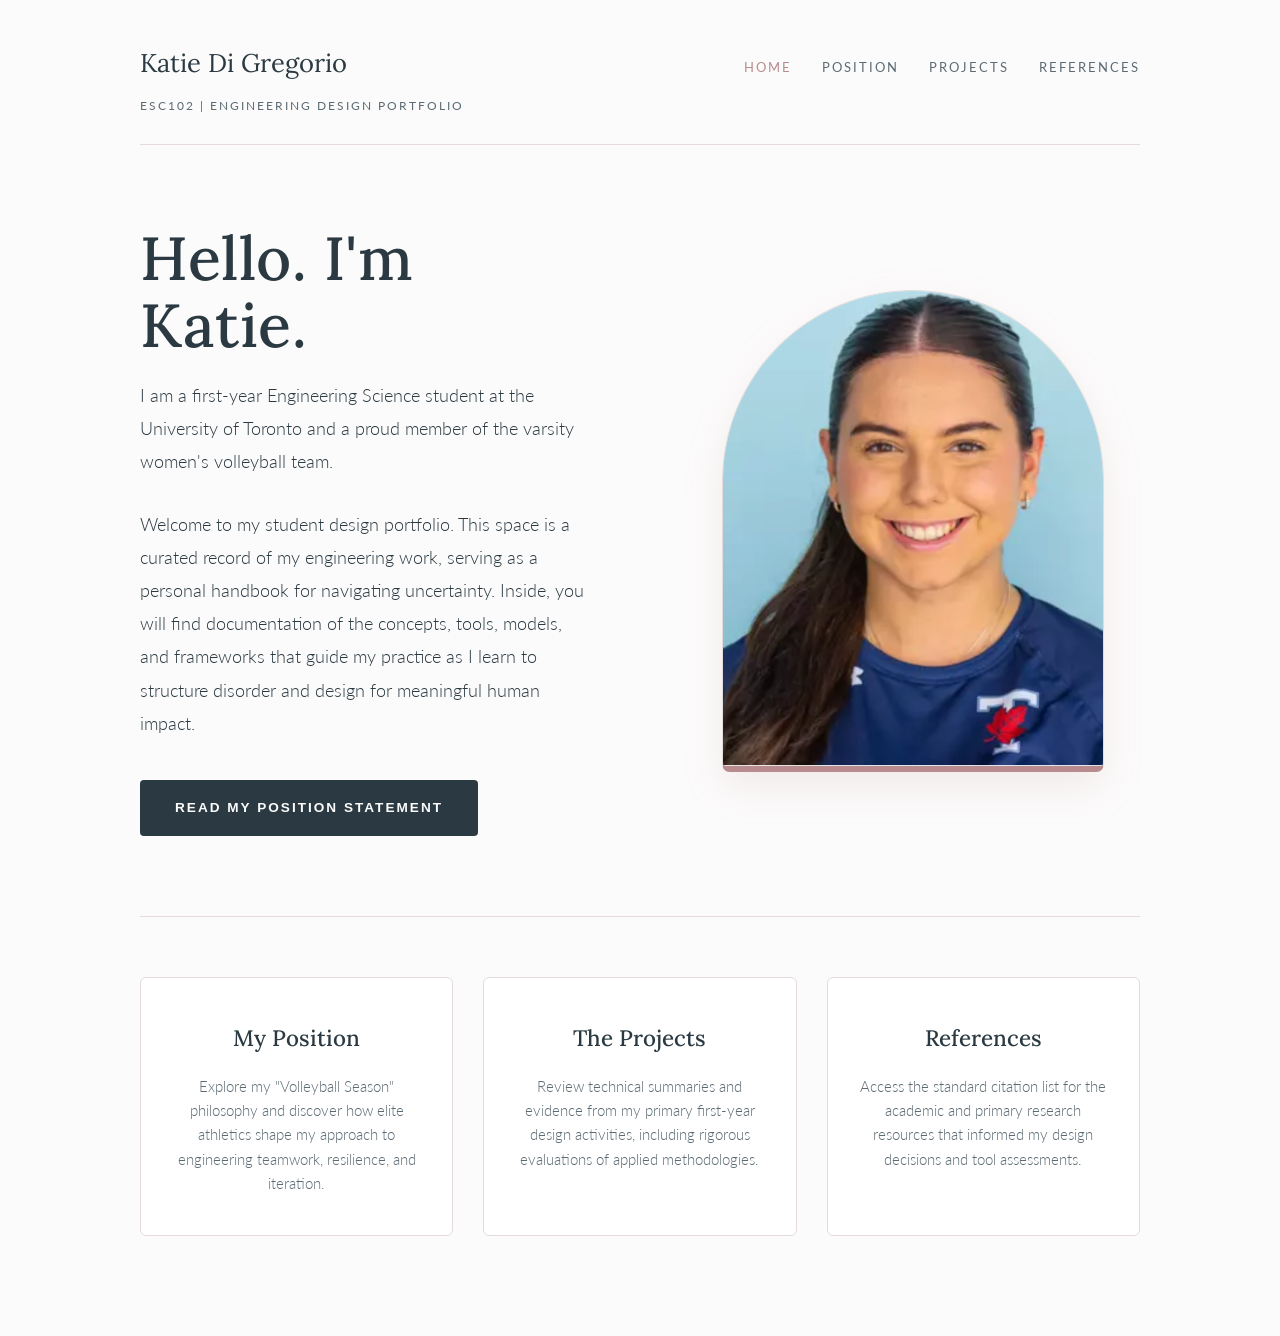
==== commit 7c4bb271: "7" ====
--- a/index.html
+++ b/index.html
@@ -3,7 +3,7 @@
 <head>
     <meta charset="UTF-8">
     <meta name="viewport" content="width=device-width, initial-scale=1.0">
-    <title>Katie Di Gregorio | Position Statement</title>
+    <title>Katie Di Gregorio | Engineering Portfolio</title>
     <style>
         /* LUXURY ACADEMIC AESTHETIC - Slate & Rose */
         @import url('https://fonts.googleapis.com/css2?family=Lora:ital,wght@0,400;0,500;1,400&family=Lato:wght@300;400;700&display=swap');
@@ -14,9 +14,8 @@
             --text-light: #5c6b73; /* Muted slate for secondary text */
             --accent-rose: #b88b8e; /* Sophisticated dusty rose */
             --accent-line: #e3dcdb; /* Soft academic divider */
-            --charcoal-gap: #2b3a42; /* Deep charcoal for gaps & borders */
-            --shadow-rose: rgba(184, 139, 142, 0.15); /* Soft rose shadow for photos */
             --card-bg: #ffffff;
+            --shadow-rose: rgba(184, 139, 142, 0.15);
         }
 
         body {
@@ -37,7 +36,7 @@
             align-items: center;
             border-bottom: 1px solid var(--accent-line);
             padding-bottom: 25px;
-            margin-bottom: 60px;
+            margin-bottom: 40px;
             gap: 20px;
         }
         @media (min-width: 768px) {
@@ -87,137 +86,142 @@
             font-weight: 400;
             transition: color 0.3s ease;
         }
-        nav a:hover {
+        nav a:hover, nav a.active {
             color: var(--accent-rose);
         }
 
-        /* Academic Typography */
-        h1, h2 {
+        /* Hero Section (Editorial Split Layout) */
+        .hero {
+            display: flex;
+            flex-direction: column;
+            align-items: center;
+            gap: 50px;
+            margin: 80px 0;
+        }
+        @media (min-width: 768px) {
+            .hero {
+                flex-direction: row;
+                justify-content: space-between;
+                align-items: center;
+            }
+        }
+        
+        .hero-text {
+            flex: 1;
+            text-align: center;
+        }
+        @media (min-width: 768px) {
+            .hero-text {
+                text-align: left;
+                padding-right: 40px;
+            }
+        }
+        
+        .hero-text h1 {
             font-family: 'Lora', serif;
+            font-size: 3.8rem;
             color: var(--text-main);
             font-weight: 500;
-        }
-        h1 {
-            font-size: 3.2rem;
+            margin-top: 0;
             margin-bottom: 20px;
+            letter-spacing: 0.5px;
+            line-height: 1.1;
+        }
+        
+        .hero-text p {
+            font-size: 1.15rem;
+            color: var(--text-main);
+            margin-bottom: 30px;
+        }
+
+        .primary-btn {
+            display: inline-block;
+            background-color: var(--text-main);
+            color: var(--bg-color);
+            font-family: 'Lato', sans-serif;
+            text-transform: uppercase;
+            letter-spacing: 2px;
+            padding: 16px 35px;
+            border-radius: 4px;
+            text-decoration: none;
+            font-size: 0.85rem;
+            font-weight: 700;
+            transition: all 0.3s ease;
+            margin-top: 10px;
+        }
+        .primary-btn:hover {
+            background-color: var(--accent-rose);
+            box-shadow: 0 8px 20px var(--shadow-rose);
+            transform: translateY(-2px);
+        }
+
+        /* Chic Arched Portrait Image */
+        .hero-image-container {
+            flex: 1;
+            display: flex;
+            justify-content: center;
+            align-items: center;
+        }
+        .hero-image {
+            max-width: 100%;
+            width: 380px;
+            height: auto;
+            border-radius: 200px 200px 8px 8px; /* Elegant arched top */
+            border: 1px solid var(--accent-line);
+            border-bottom: 6px solid var(--accent-rose);
+            box-shadow: 0 15px 40px var(--shadow-rose);
+            object-fit: cover;
+        }
+
+        /* Divider Line */
+        .section-divider {
+            height: 1px;
+            background-color: var(--accent-line);
+            width: 100%;
+            margin: 60px 0;
+        }
+
+        /* Navigation Cards Grid */
+        .feature-grid {
+            display: grid;
+            grid-template-columns: 1fr;
+            gap: 30px;
+            margin-bottom: 60px;
+        }
+        @media (min-width: 768px) {
+            .feature-grid {
+                grid-template-columns: repeat(3, 1fr);
+            }
+        }
+        
+        .feature-card {
+            background-color: var(--card-bg);
+            border: 1px solid var(--accent-line);
+            padding: 40px 30px;
+            border-radius: 6px;
+            text-align: center;
+            transition: all 0.4s ease;
+            text-decoration: none;
+            display: block;
+        }
+        .feature-card:hover {
+            transform: translateY(-8px);
+            box-shadow: 0 10px 30px var(--shadow-rose);
+            border-color: var(--accent-rose);
+        }
+        .feature-card h3 {
+            font-family: 'Lora', serif;
+            color: var(--text-main);
+            font-size: 1.4rem;
             margin-top: 0;
-            letter-spacing: 0.5px;
-        }
-        h2 {
-            font-size: 1.8rem;
-            border-bottom: 1px solid var(--accent-line);
-            padding-bottom: 15px;
-            margin-bottom: 30px;
-            margin-top: 60px;
-        }
-        h3 {
-            font-family: 'Lora', serif;
-            font-size: 1.3rem;
-            color: var(--accent-rose);
             margin-bottom: 15px;
-            margin-top: 40px;
-            font-style: italic;
-        }
-        p {
-            font-size: 1.1rem;
-            margin-bottom: 25px;
-            color: var(--text-main);
-        }
-
-        /* Shared Styles for Content */
-        .quote-block {
-            background-color: #ffffff;
-            border-left: 3px solid var(--accent-rose);
-            padding: 25px 30px;
-            margin: 50px 0;
-            box-shadow: 0 2px 10px rgba(0,0,0,0.02);
-        }
-        .quote-block p {
-            font-family: 'Lora', serif;
-            font-style: italic;
-            font-size: 1.25rem;
-            color: var(--text-main);
-            margin: 0;
+            font-weight: 500;
+        }
+        .feature-card p {
+            color: var(--text-light);
+            font-size: 0.95rem;
+            margin-bottom: 0;
             line-height: 1.6;
-        }
-        .annotation-box {
-            background-color: rgba(184, 139, 142, 0.05);
-            border: 1px solid var(--accent-line);
-            border-radius: 4px;
-            padding: 20px 25px;
-            margin: 30px 0;
-            font-size: 1.05rem;
-            color: var(--text-light);
-            font-style: italic;
-        }
-        .highlight-list {
-            list-style-type: none;
-            padding: 0;
-            margin-top: 25px;
-        }
-        .highlight-list li {
-            position: relative;
-            padding-left: 25px;
-            margin-bottom: 15px;
-            font-size: 1.1rem;
-        }
-        .highlight-list li::before {
-            content: "•";
-            color: var(--accent-rose);
-            position: absolute;
-            left: 0;
-            font-size: 1.5rem;
-            line-height: 1;
-        }
-
-        /* Image Styling - Updated academic look with rose shadows & charcoal borders */
-        /* Specific ID for the headshot portrait */
-        #katie-headshot {
-            max-width: 250px;
-            float: left; /* Make it a portrait style image in the intro */
-            margin-right: 30px;
-            margin-bottom: 15px;
-            border: 2px solid var(--accent-rose);
-            box-shadow: 0 4px 15px var(--shadow-rose);
-            border-radius: 4px; /* Subtle academic corners */
-        }
-
-        /* Styling for the container holding the side-by-side event photos */
-        #experience-photos-container {
-            display: flex;
-            gap: 25px; /* Use deep charcoal for gaps & borders if needed */
-            justify-content: center;
-            margin: 40px 0;
-            clear: both; /* Ensure these photos start fresh after floated content */
-            border-top: 1px solid var(--charcoal-gap);
-            border-bottom: 1px solid var(--charcoal-gap);
-            padding: 20px 0;
-        }
-        /* Specific IDs for the bake sale and terry fox photos */
-        #bakesale-image, #terryfox-image {
-            flex: 1; /* Allow images to share container space */
-            max-width: calc(50% - 13px); /* Ensure max 50% width on wider screens, considering gap */
-            height: auto;
-            border: 2px solid var(--accent-rose);
-            box-shadow: 0 4px 15px var(--shadow-rose);
-            border-radius: 4px;
-            object-fit: contain; /* Ensure full image is visible, potentially adding slate gaps on sides if needed */
-        }
-        @media (max-width: 600px) {
-            #katie-headshot {
-                float: none;
-                margin: 0 auto 15px auto;
-                display: block;
-            }
-            #experience-photos-container {
-                flex-direction: column;
-                align-items: center;
-                gap: 15px;
-            }
-            #bakesale-image, #terryfox-image {
-                max-width: 100%;
-                width: 100%; /* Fully stack on smaller screens */
-            }
         }
     </style>
 </head>
@@ -229,7 +233,7 @@
             <span class="brand-subtitle">ESC102 | Engineering Design Portfolio</span>
         </div>
         <nav>
-            <a href="index.html">Home</a>
+            <a href="index.html" class="active">Home</a>
             <a href="position.html">Position</a>
             <a href="projects.html">Projects</a>
             <a href="references.html">References</a>
@@ -237,77 +241,40 @@
     </header>
 
     <main>
-        <h1>Position Statement</h1>
-
-        <section>
-            <img src="headshot.jpg" alt="Portrait of Katie Di Gregorio" id="katie-headshot">
-            
-            <p>My name is Katie Di Gregorio. I am a first-year Engineering Science student at the University of Toronto and a proud member of the varsity women's volleyball team. Since I was young, my goal has been remarkably simple: to make a positive difference in the world. While I wasn't always sure exactly how I would achieve this, I have always trusted that God has a bright future in store for me and that I will follow the path He guides me along.</p>
-            
-            <p>In high school, I envisioned making an impact through one-on-one patient care as a doctor, demonstrating my commitment to healthcare by leading initiatives like a SickKids Bake Sale and serving as Student Council President for our Terry Fox Run. However, in grade 12, my perspective broadened. I realized I could impact lives on a global scale, and engineering offered the platform to do so. My ultimate goal is to leverage my undergraduate education to develop large-scale biomedical products that improve lives worldwide.</p>
-
-            <p>Before coming to UofT, I mistakenly believed that engineering simply meant turning an idea into reality with minimal planning. Through Praxis I and II, this perception has been completely transformed. While my core values—teamwork, communication, integrity, and courage—remain steadfast, my approach to engineering design has evolved into a comprehensive, non-linear process.</p>
-
-            <div class="quote-block">
-                <p>"In my original position statement, I used a volleyball timeout as a metaphor for design. Now, having completed Praxis II, I see engineering design not just as a momentary pause, but as an entire volleyball season."</p>
-            </div>
-        </section>
-
-        <section>
-            <h2>A Volleyball Season</h2>
-
-            <h3>The Pre-Season (Framing)</h3>
-            <p>At the start of a volleyball season, excitement is high, possibilities are endless, and we establish our team norms and goals. The foundation we build here dictates the success of the entire season. I now understand that engineering design demands the same rigorous foundation, which begins with strong framing.</p>
-            <p>Even minor adjustments to the framing of a problem can drastically alter a project's scope. For instance, in our Praxis II project, maintaining a requirement like "full automation" significantly increased complexity and forced us to carefully weigh constraints and trade-offs. Because of this, I prioritize extensive early-stage research to thoroughly understand a problem before committing to a solution. I no longer view framing as a preliminary step, but as the most critical, ongoing phase of the design process.</p>
-
-            <h3>Practice (Preparation & Teamwork)</h3>
-            <p>Before stepping onto the court for a weekend game, hours of unseen preparation occur. We hold game-plan meetings, practice relentlessly, and analyze our opponents' strengths and weaknesses. Similarly, before I begin diverging in a design project, I conduct rigorous primary and secondary research to deeply understand the opportunity landscape.</p>
-            
-            <div id="experience-photos-container">
-                <img src="bakesale.jpg" alt="Beaches Metro news article about SickKids BakeSale" id="bakesale-image">
-                <img src="terryfox.jpg" alt="Instagram post screenshot of Terry Fox Run" id="terryfox-image">
+        
+        <div class="hero">
+            <div class="hero-text">
+                <h1>Hello. I'm Katie.</h1>
+                <p>I am a first-year Engineering Science student at the University of Toronto and a proud member of the varsity women's volleyball team.</p>
+                <p>Welcome to my student design portfolio. This space is a curated record of my engineering work, serving as a personal handbook for navigating uncertainty. Inside, you will find documentation of the concepts, tools, models, and frameworks that guide my practice as I learn to structure disorder and design for meaningful human impact.</p>
+                
+                <a href="position.html" class="primary-btn">Read My Position Statement</a>
             </div>
             
-            <div class="annotation-box">
-                "Be a great teammate." <br>— Mark Heese, Assistant Coach (Olympic Beach Volleyball Medalist)
+            <div class="hero-image-container">
+                <img src="headshot.jpg" alt="Katie Di Gregorio" class="hero-image">
             </div>
+        </div>
+
+        <div class="section-divider"></div>
+
+        <div class="feature-grid">
+            <a href="position.html" class="feature-card">
+                <h3>My Position</h3>
+                <p>Explore my "Volleyball Season" philosophy and discover how elite athletics shape my approach to engineering teamwork, resilience, and iteration.</p>
+            </a>
             
-            <p>None of this preparation matters without a unified front. Volleyball demands constant communication and mutual trust; leadership means doing my part while empowering others to do theirs. I apply this directly to my design teams. I actively monitor group dynamics, address conflicts early, and foster an environment where everyone feels comfortable contributing. Trust is not a byproduct of teamwork; it is a prerequisite for it.</p>
-
-            <h3>The Game (Diverging & Representing)</h3>
-            <p>My relationship with planning has fluctuated. Before university, I barely planned. After Praxis I, I over-planned to the point of hesitation. Today, I understand that there is a moment where you simply have to jump in. In our locker room, a painted quote reminds us: <em>"You are as ready as you need to be right now."</em> In engineering, this is the essence of diverging. I generate ideas freely, no matter how unconventional.</p>
-            <p>During a game, we are told to stick to our formula. In design, my "formula" consists of Needs, Goals, Objectives (NGOs), requirements, and evaluation criteria. Guided by this framework, I lean heavily into my visual and creative strengths. I use sketching and physical prototyping to represent my ideas. When it is time to execute, overthinking must stop, and building must begin.</p>
-
-            <h3>The Timeout (Converging & Reflecting)</h3>
-            <p>Once a concept is formed, my process becomes highly iterative. Translating user needs into measurable metrics allows me to evaluate concepts using tools like Pugh charts, ensuring decisions are driven by evidence rather than intuition.</p>
-            <p>After converging on an idea, it is crucial to step back. Just as my coach calls a timeout to reground the team, I pause to evaluate our design against the established requirements. This reflection often reveals better pathways, sending me back into divergence. It is the practice of stepping back in order to move forward.</p>
-
-            <div class="annotation-box">
-                "Don't let the past point define the next." & "Control the controllables." <br>— Kristine Drakich, Head Coach of UofT Women's Volleyball
-            </div>
-
-            <p>Mistakes will happen. A failed prototype is not incompetence; it is data. While I cannot control stakeholder needs or unforeseen failures, I can control how I frame opportunities and respond to feedback.</p>
-
-            <div class="annotation-box">
-                "Do not fear, for I am with you." — Isaiah 41:10
-            </div>
-            <p>This resilience is deeply rooted in my faith. In high-pressure moments, my faith reminds me that design is a long, uncertain journey. Fixating solely on the final outcome obscures the learning process. I choose to value the journey, remain grateful for the opportunity to learn and create, and to persist without fear.</p>
-
-            <h3>The Off-Season (Iteration & Continuous Growth)</h3>
-            <p>This year, my team’s season ended in a heartbreaking quarter-final loss. But on Monday, we were back in the gym. The season may have ended, but the work hadn't. Engineering design is much the same: it is never truly finished. A design can always be optimized, refined, and expanded. There is always room to grow, which is why I am eager to continue developing a functioning wristband applicator for Balmy Beach Day Care.</p>
-        </section>
-
-        <section>
-            <h2>My Philosophy & FDCR</h2>
-            <p>My "Volleyball Season" philosophy maps closely to the Framing, Diverging, Converging, and Representing (FDCR) model, but I experience it as a highly fluid, non-linear cycle. My process involves:</p>
-            <ul class="highlight-list">
-                <li>Investing heavily in framing and reframing upfront.</li>
-                <li>Moving fluidly into divergence to explore possibilities without hesitation.</li>
-                <li>Relying heavily on physical models and sketching to visualize and test concepts (Representing).</li>
-                <li>Converging on decisions based on metrics, then taking a step back to evaluate and often diverge again.</li>
-            </ul>
-            <p>Prototyping often uncovers gaps that require reframing the problem entirely. This non-linearity reflects the reality of engineering design: progress is rarely a straight line, and intentional iteration is the key to meaningful impact.</p>
-        </section>
+            <a href="projects.html" class="feature-card">
+                <h3>The Projects</h3>
+                <p>Review technical summaries and evidence from my primary first-year design activities, including rigorous evaluations of applied methodologies.</p>
+            </a>
+
+            <a href="references.html" class="feature-card">
+                <h3>References</h3>
+                <p>Access the standard citation list for the academic and primary research resources that informed my design decisions and tool assessments.</p>
+            </a>
+        </div>
+
     </main>
 
 </body>
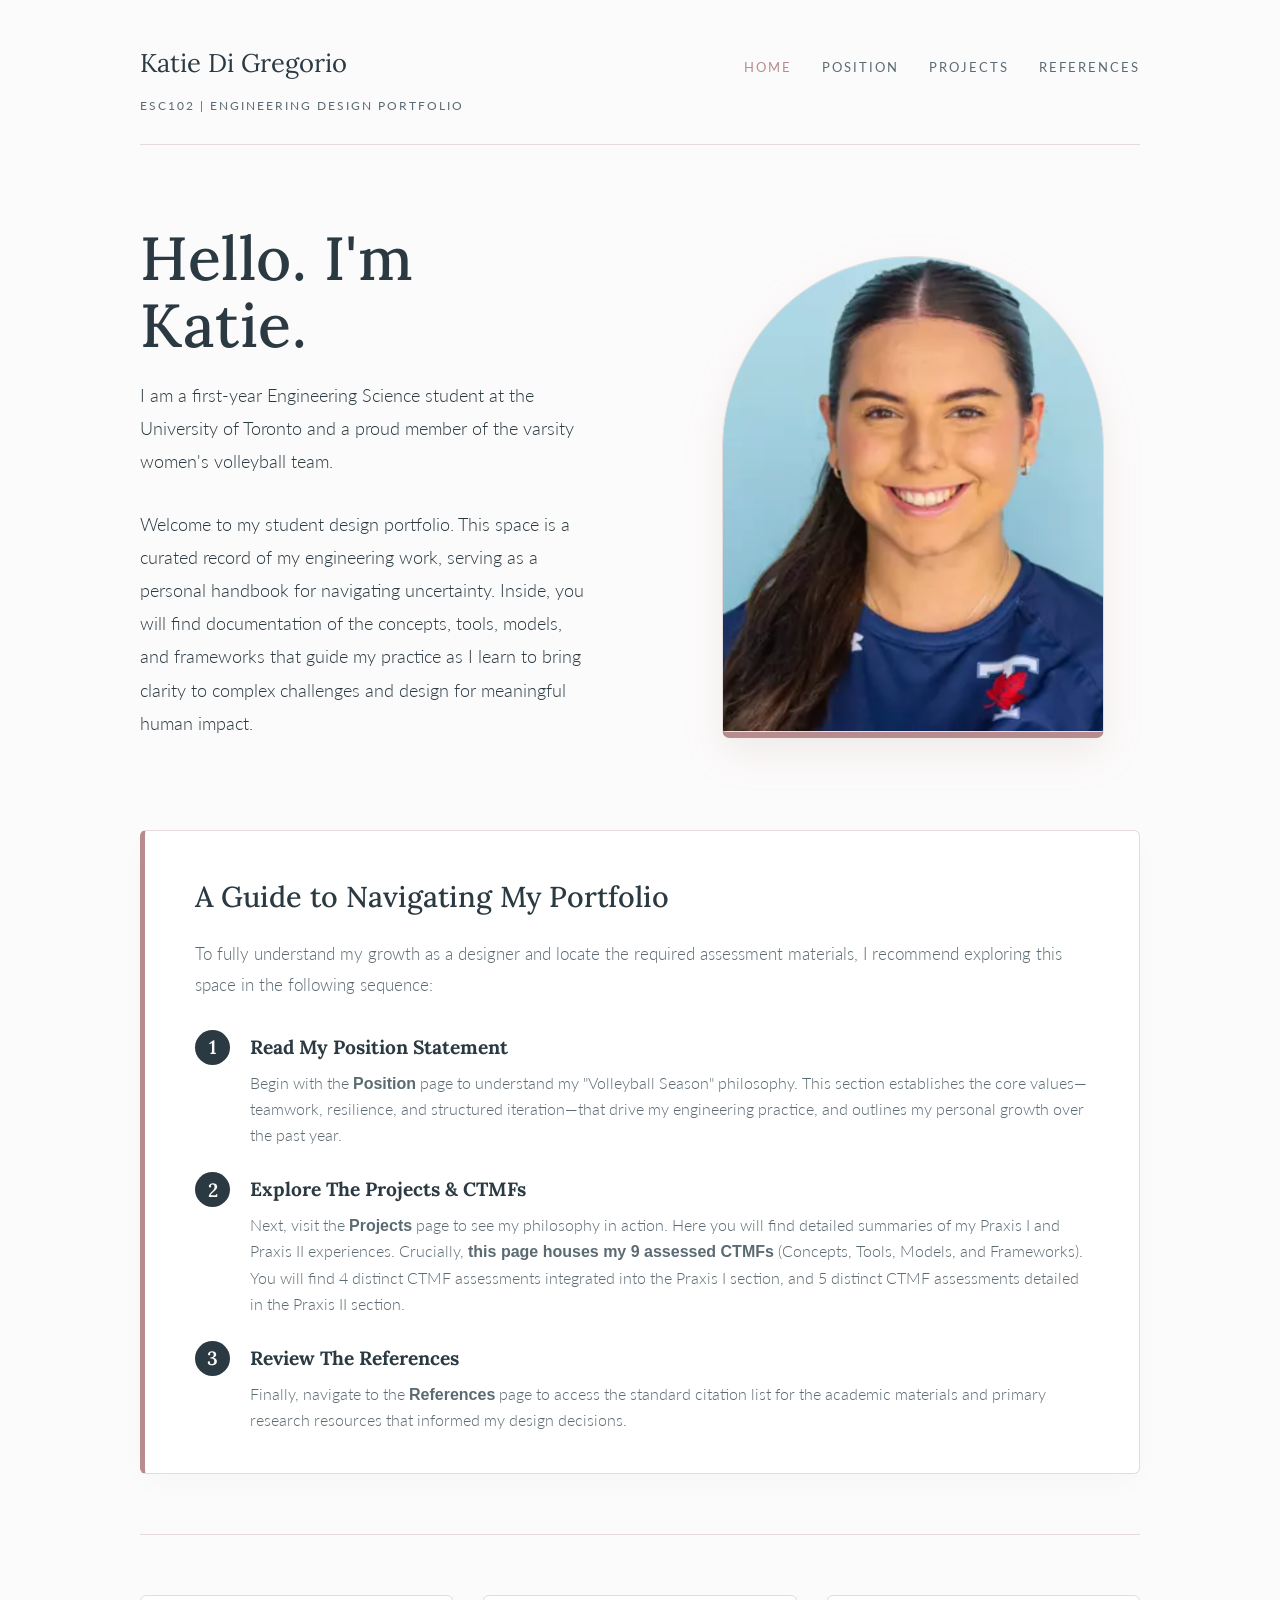
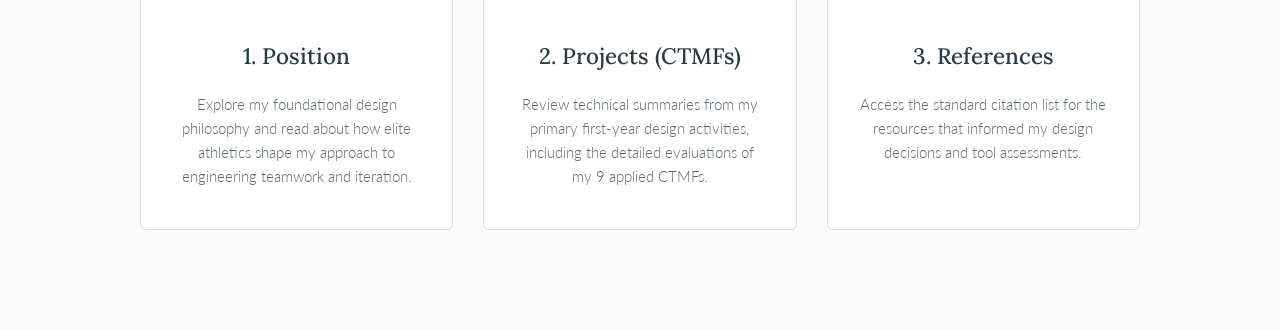
==== commit bccf440a: "8" ====
--- a/index.html
+++ b/index.html
@@ -96,7 +96,7 @@
             flex-direction: column;
             align-items: center;
             gap: 50px;
-            margin: 80px 0;
+            margin: 80px 0 60px 0;
         }
         @media (min-width: 768px) {
             .hero {
@@ -132,27 +132,6 @@
             font-size: 1.15rem;
             color: var(--text-main);
             margin-bottom: 30px;
-        }
-
-        .primary-btn {
-            display: inline-block;
-            background-color: var(--text-main);
-            color: var(--bg-color);
-            font-family: 'Lato', sans-serif;
-            text-transform: uppercase;
-            letter-spacing: 2px;
-            padding: 16px 35px;
-            border-radius: 4px;
-            text-decoration: none;
-            font-size: 0.85rem;
-            font-weight: 700;
-            transition: all 0.3s ease;
-            margin-top: 10px;
-        }
-        .primary-btn:hover {
-            background-color: var(--accent-rose);
-            box-shadow: 0 8px 20px var(--shadow-rose);
-            transform: translateY(-2px);
         }
 
         /* Chic Arched Portrait Image */
@@ -171,6 +150,67 @@
             border-bottom: 6px solid var(--accent-rose);
             box-shadow: 0 15px 40px var(--shadow-rose);
             object-fit: cover;
+        }
+
+        /* Navigation Guide Section */
+        .nav-guide {
+            background-color: var(--card-bg);
+            border: 1px solid var(--accent-line);
+            border-left: 5px solid var(--accent-rose);
+            padding: 40px 50px;
+            border-radius: 6px;
+            margin-bottom: 60px;
+            box-shadow: 0 10px 30px rgba(0,0,0,0.02);
+        }
+        .nav-guide h2 {
+            font-family: 'Lora', serif;
+            font-size: 1.8rem;
+            color: var(--text-main);
+            margin-top: 0;
+            margin-bottom: 15px;
+            font-weight: 500;
+        }
+        .nav-guide > p {
+            font-size: 1.05rem;
+            color: var(--text-light);
+            margin-bottom: 30px;
+        }
+        
+        .guide-steps {
+            display: flex;
+            flex-direction: column;
+            gap: 25px;
+        }
+        .step {
+            display: flex;
+            align-items: flex-start;
+            gap: 20px;
+        }
+        .step-number {
+            background-color: var(--text-main);
+            color: var(--bg-color);
+            font-family: 'Lora', serif;
+            font-size: 1.2rem;
+            font-weight: 600;
+            width: 35px;
+            height: 35px;
+            display: flex;
+            justify-content: center;
+            align-items: center;
+            border-radius: 50%;
+            flex-shrink: 0;
+        }
+        .step-content h4 {
+            margin: 0 0 5px 0;
+            font-family: 'Lora', serif;
+            font-size: 1.2rem;
+            color: var(--text-main);
+        }
+        .step-content p {
+            margin: 0;
+            font-size: 1rem;
+            color: var(--text-light);
+            line-height: 1.6;
         }
 
         /* Divider Line */
@@ -246,9 +286,7 @@
             <div class="hero-text">
                 <h1>Hello. I'm Katie.</h1>
                 <p>I am a first-year Engineering Science student at the University of Toronto and a proud member of the varsity women's volleyball team.</p>
-                <p>Welcome to my student design portfolio. This space is a curated record of my engineering work, serving as a personal handbook for navigating uncertainty. Inside, you will find documentation of the concepts, tools, models, and frameworks that guide my practice as I learn to structure disorder and design for meaningful human impact.</p>
-                
-                <a href="position.html" class="primary-btn">Read My Position Statement</a>
+                <p>Welcome to my student design portfolio. This space is a curated record of my engineering work, serving as a personal handbook for navigating uncertainty. Inside, you will find documentation of the concepts, tools, models, and frameworks that guide my practice as I learn to bring clarity to complex challenges and design for meaningful human impact.</p>
             </div>
             
             <div class="hero-image-container">
@@ -256,22 +294,53 @@
             </div>
         </div>
 
+        <div class="nav-guide">
+            <h2>A Guide to Navigating My Portfolio</h2>
+            <p>To fully understand my growth as a designer and locate the required assessment materials, I recommend exploring this space in the following sequence:</p>
+            
+            <div class="guide-steps">
+                <div class="step">
+                    <div class="step-number">1</div>
+                    <div class="step-content">
+                        <h4>Read My Position Statement</h4>
+                        <p>Begin with the <strong>Position</strong> page to understand my "Volleyball Season" philosophy. This section establishes the core values—teamwork, resilience, and structured iteration—that drive my engineering practice, and outlines my personal growth over the past year.</p>
+                    </div>
+                </div>
+                
+                <div class="step">
+                    <div class="step-number">2</div>
+                    <div class="step-content">
+                        <h4>Explore The Projects & CTMFs</h4>
+                        <p>Next, visit the <strong>Projects</strong> page to see my philosophy in action. Here you will find detailed summaries of my Praxis I and Praxis II experiences. Crucially, <strong>this page houses my 9 assessed CTMFs</strong> (Concepts, Tools, Models, and Frameworks). You will find 4 distinct CTMF assessments integrated into the Praxis I section, and 5 distinct CTMF assessments detailed in the Praxis II section.</p>
+                    </div>
+                </div>
+
+                <div class="step">
+                    <div class="step-number">3</div>
+                    <div class="step-content">
+                        <h4>Review The References</h4>
+                        <p>Finally, navigate to the <strong>References</strong> page to access the standard citation list for the academic materials and primary research resources that informed my design decisions.</p>
+                    </div>
+                </div>
+            </div>
+        </div>
+
         <div class="section-divider"></div>
 
         <div class="feature-grid">
             <a href="position.html" class="feature-card">
-                <h3>My Position</h3>
-                <p>Explore my "Volleyball Season" philosophy and discover how elite athletics shape my approach to engineering teamwork, resilience, and iteration.</p>
+                <h3>1. Position</h3>
+                <p>Explore my foundational design philosophy and read about how elite athletics shape my approach to engineering teamwork and iteration.</p>
             </a>
             
             <a href="projects.html" class="feature-card">
-                <h3>The Projects</h3>
-                <p>Review technical summaries and evidence from my primary first-year design activities, including rigorous evaluations of applied methodologies.</p>
+                <h3>2. Projects (CTMFs)</h3>
+                <p>Review technical summaries from my primary first-year design activities, including the detailed evaluations of my 9 applied CTMFs.</p>
             </a>
 
             <a href="references.html" class="feature-card">
-                <h3>References</h3>
-                <p>Access the standard citation list for the academic and primary research resources that informed my design decisions and tool assessments.</p>
+                <h3>3. References</h3>
+                <p>Access the standard citation list for the resources that informed my design decisions and tool assessments.</p>
             </a>
         </div>
 
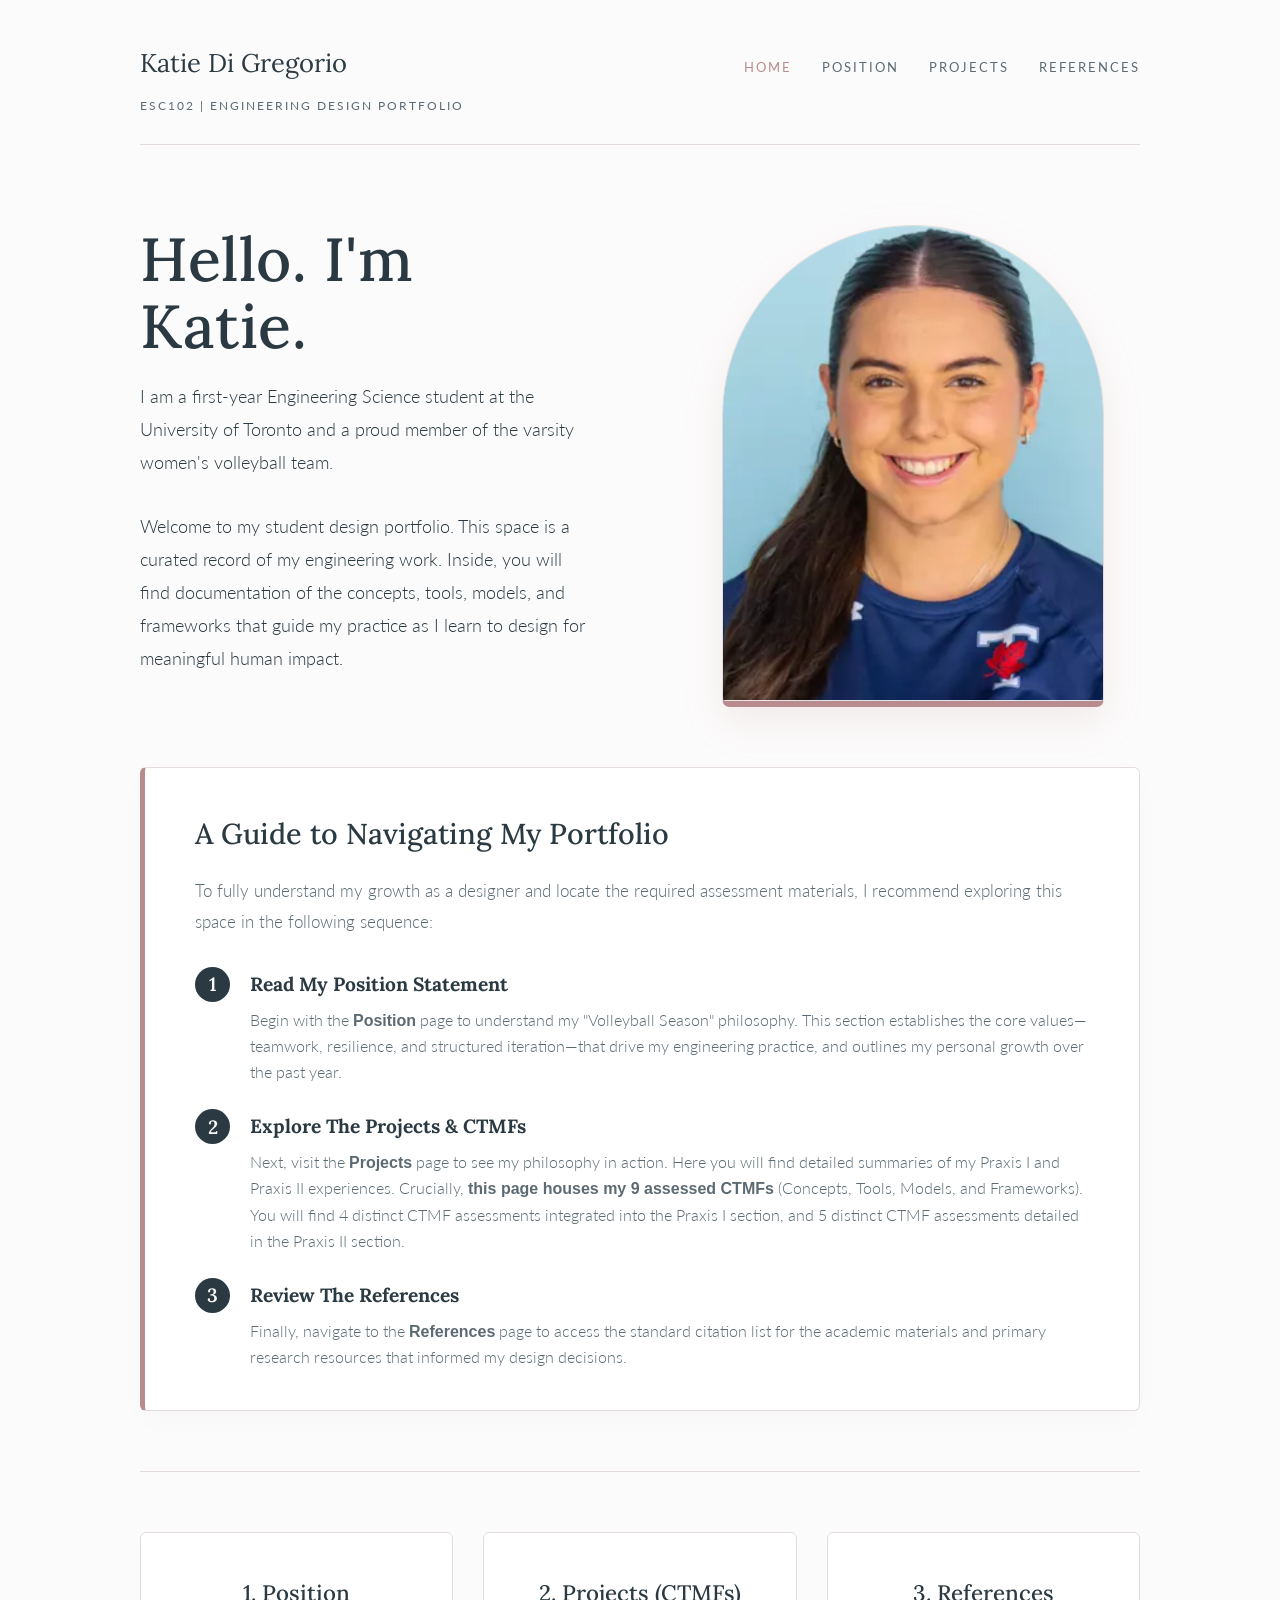
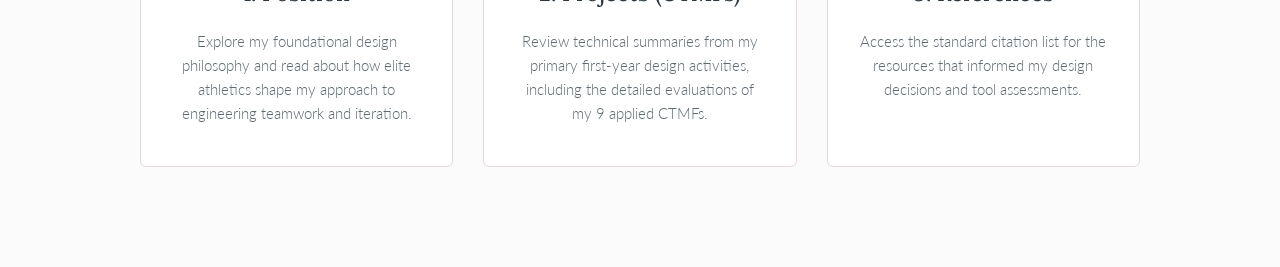
==== commit 7a8c4476: "9" ====
--- a/index.html
+++ b/index.html
@@ -286,7 +286,7 @@
             <div class="hero-text">
                 <h1>Hello. I'm Katie.</h1>
                 <p>I am a first-year Engineering Science student at the University of Toronto and a proud member of the varsity women's volleyball team.</p>
-                <p>Welcome to my student design portfolio. This space is a curated record of my engineering work, serving as a personal handbook for navigating uncertainty. Inside, you will find documentation of the concepts, tools, models, and frameworks that guide my practice as I learn to bring clarity to complex challenges and design for meaningful human impact.</p>
+                <p>Welcome to my student design portfolio. This space is a curated record of my engineering work. Inside, you will find documentation of the concepts, tools, models, and frameworks that guide my practice as I learn to design for meaningful human impact.</p>
             </div>
             
             <div class="hero-image-container">
